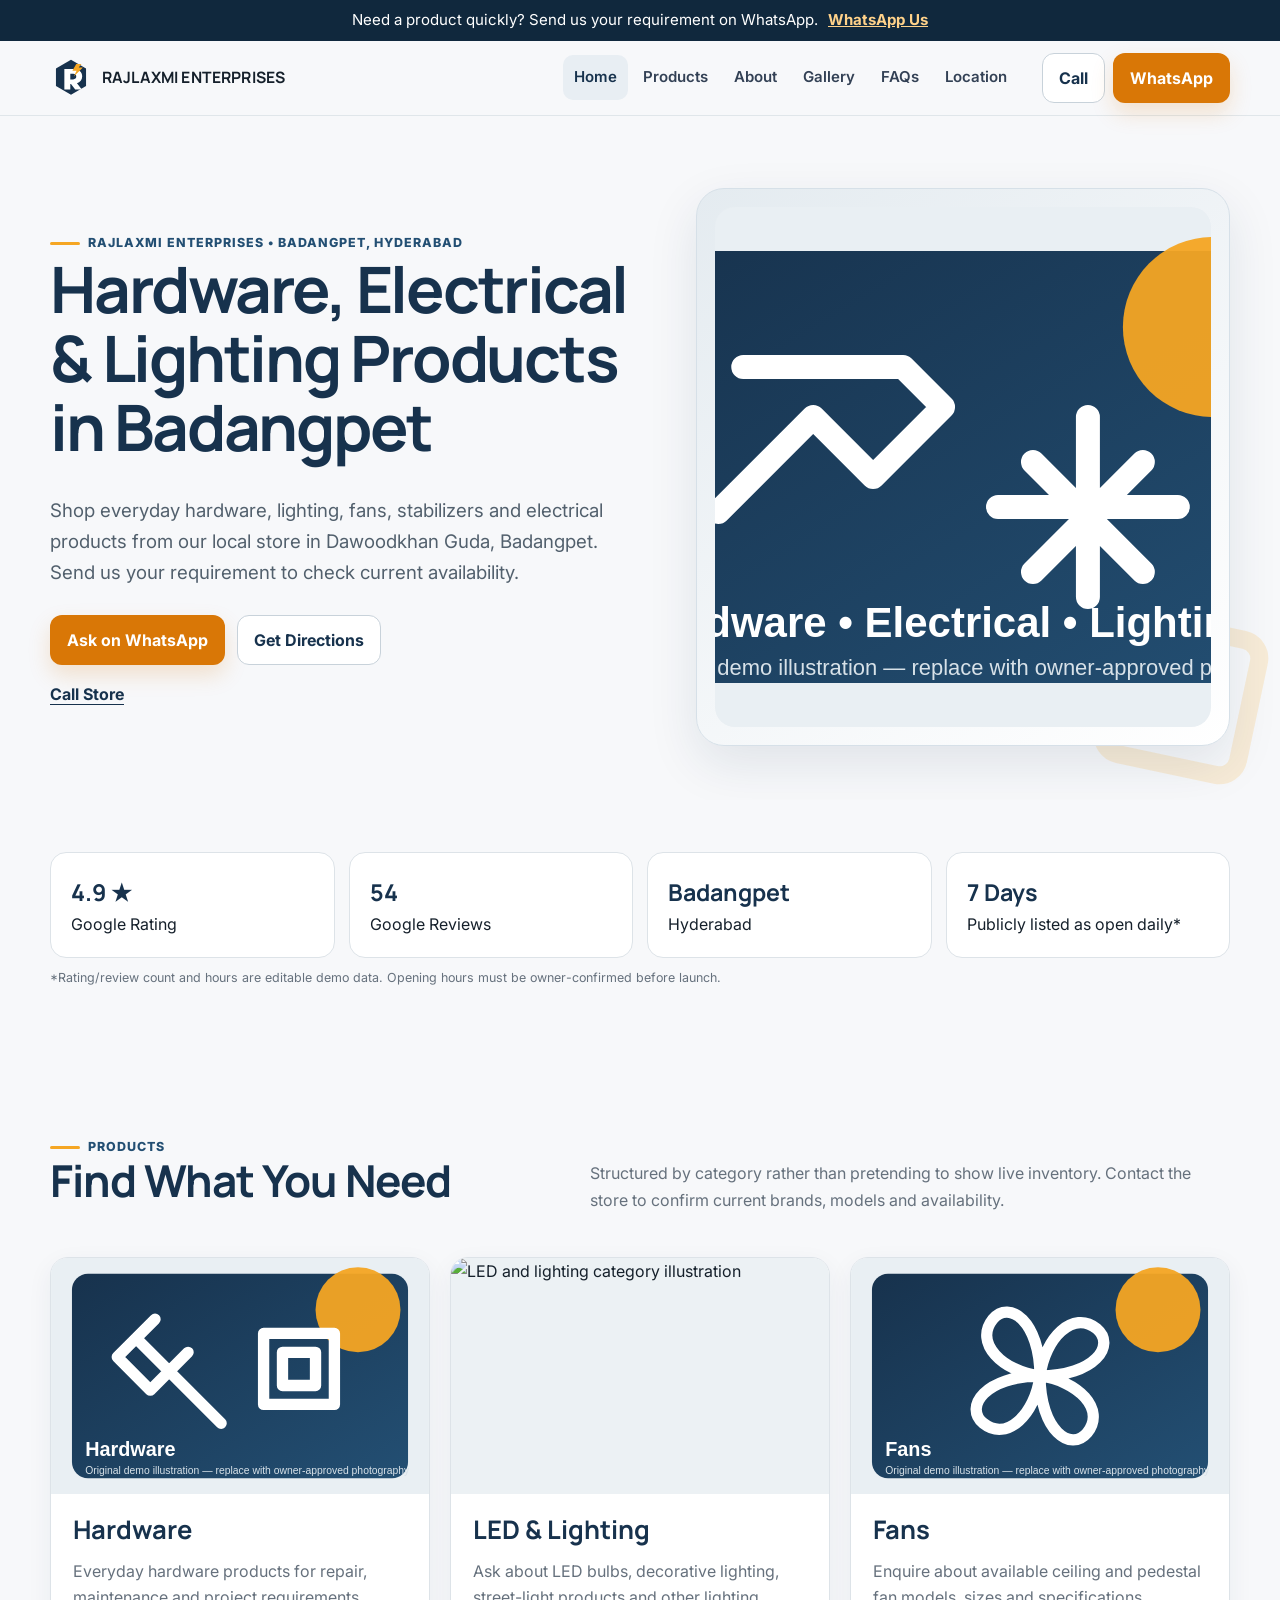
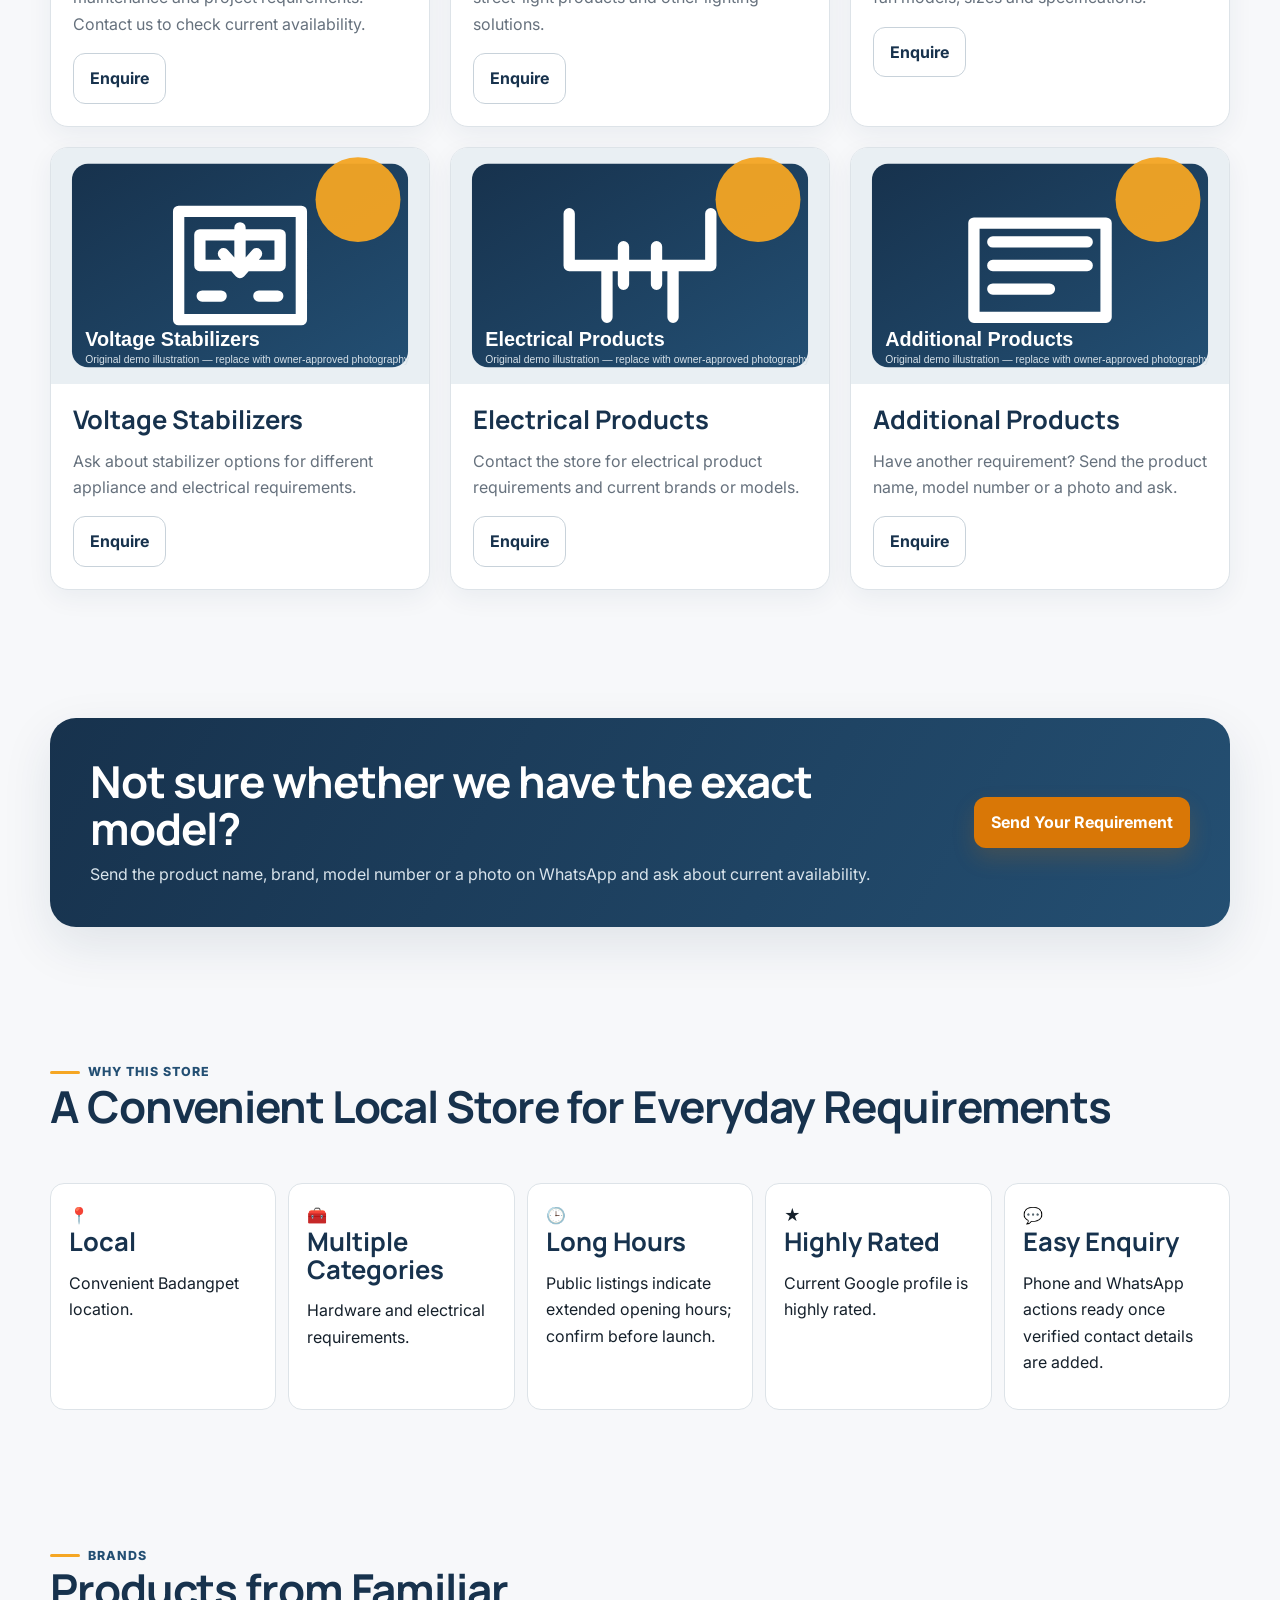
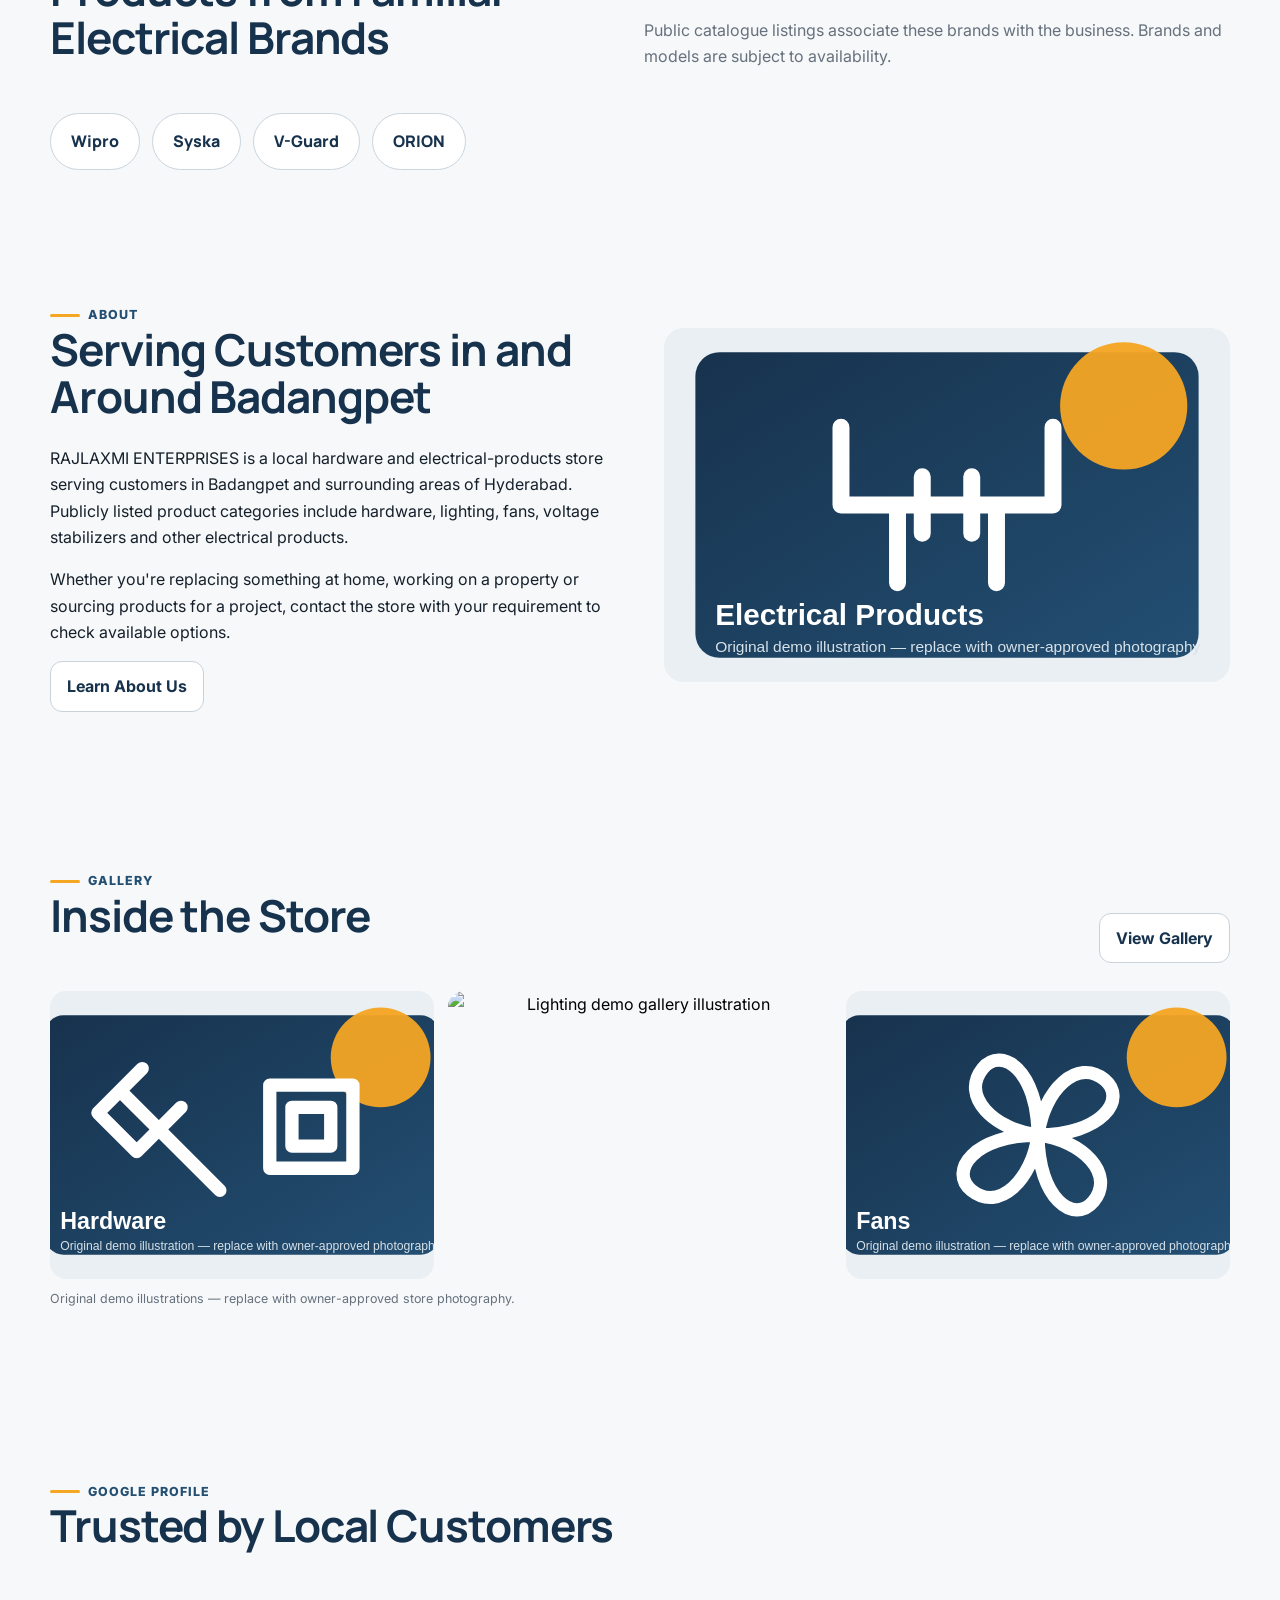
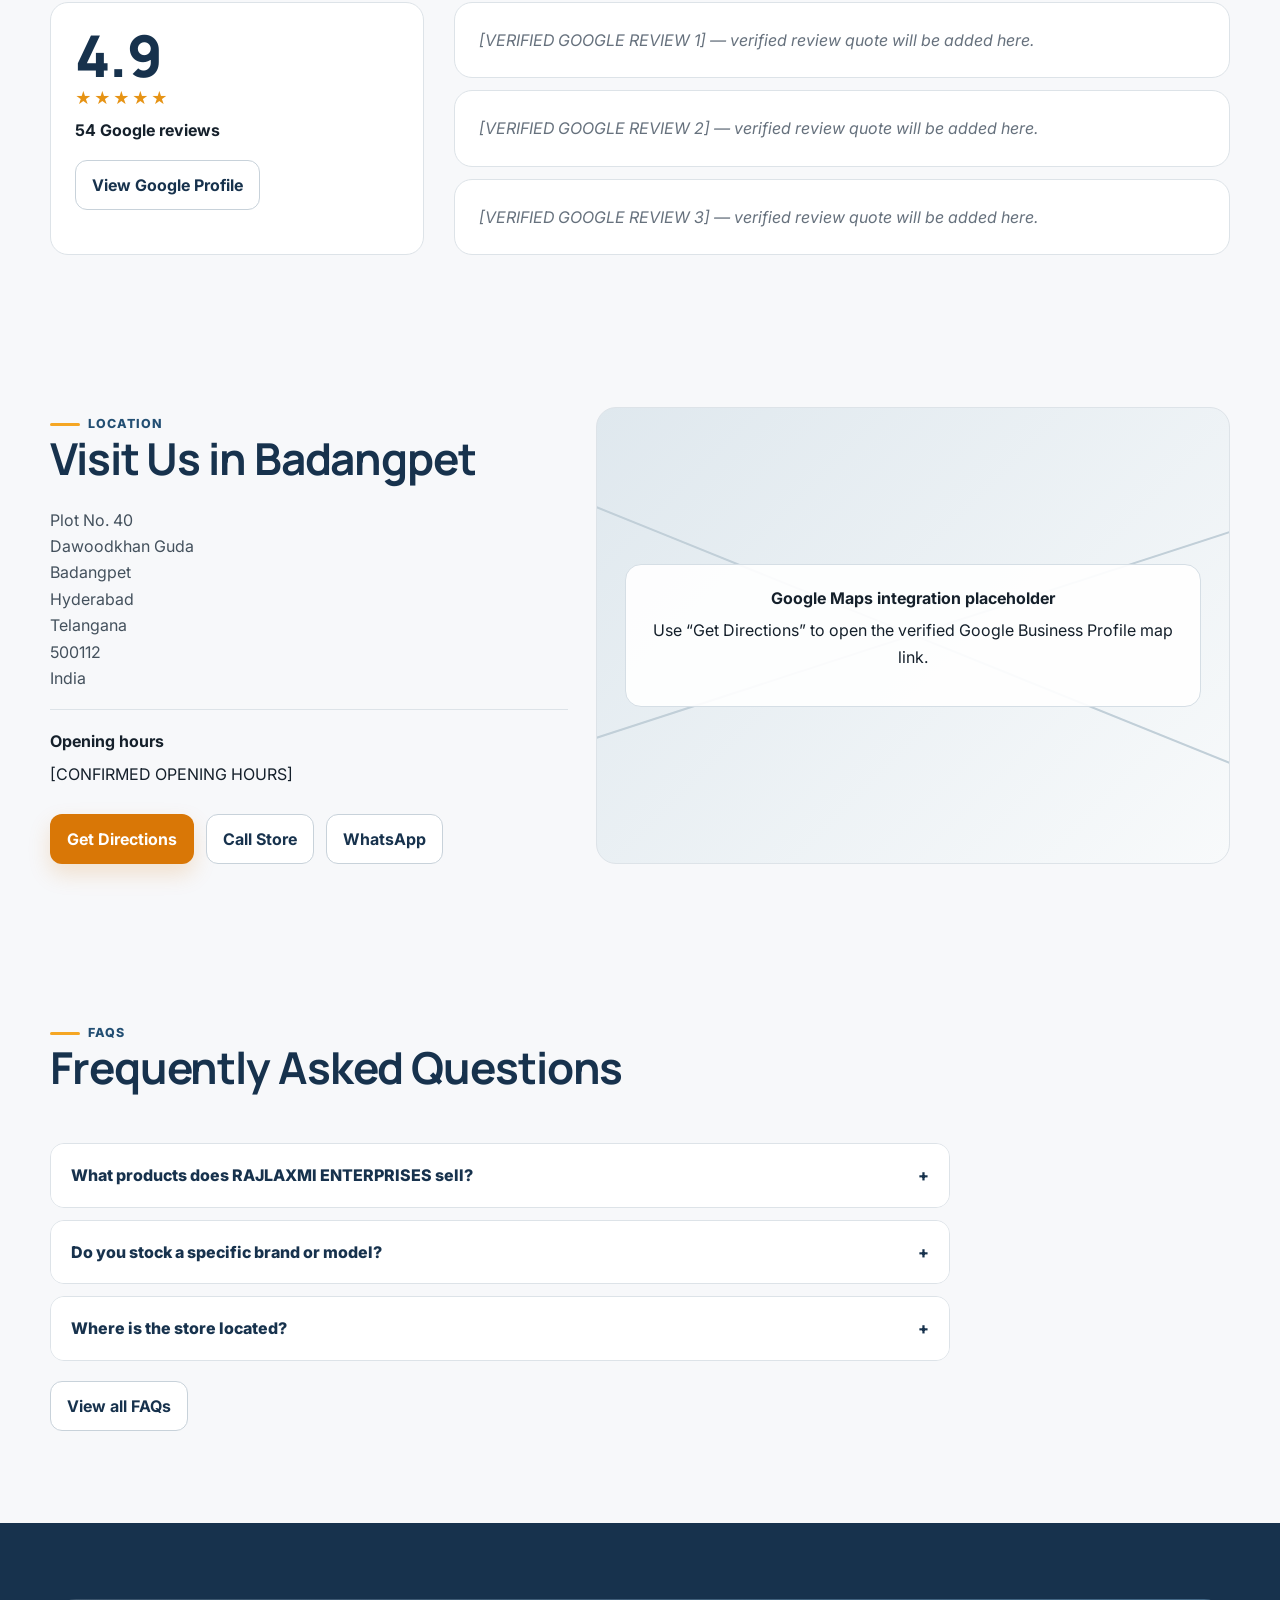
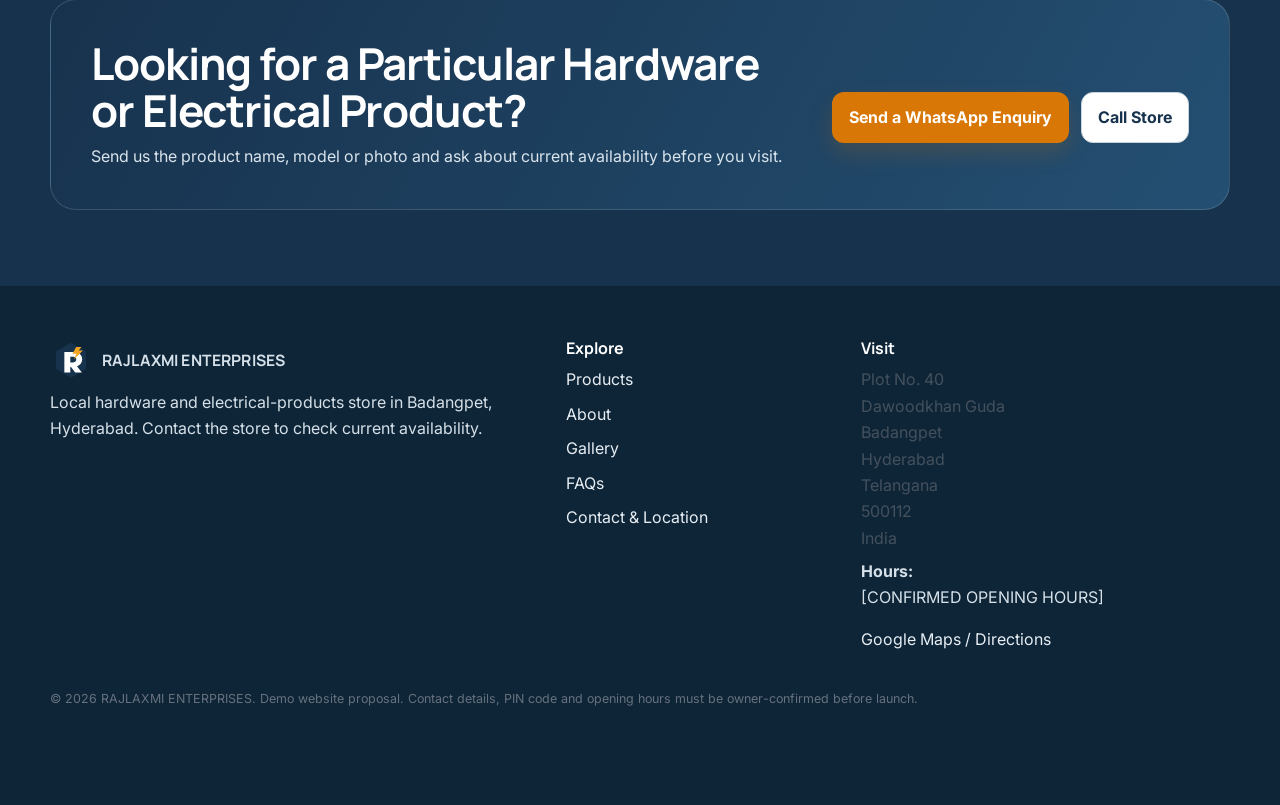
==== index.html @ 2ac9e574 "deploy: update site" ====
<!doctype html><html lang="en"><head><meta charset="utf-8"><meta name="viewport" content="width=device-width,initial-scale=1"><title>RAJLAXMI ENTERPRISES | Hardware & Electrical Store in Badangpet</title><meta name="description" content="Visit RAJLAXMI ENTERPRISES in Badangpet, Hyderabad for hardware, electrical products, LED lighting, fans and voltage stabilizers. Call or WhatsApp to check current availability."><meta name="robots" content="index,follow"><meta property="og:title" content="RAJLAXMI ENTERPRISES | Hardware & Electrical Store in Badangpet"><meta property="og:description" content="Visit RAJLAXMI ENTERPRISES in Badangpet, Hyderabad for hardware, electrical products, LED lighting, fans and voltage stabilizers. Call or WhatsApp to check current availability."><meta property="og:type" content="website"><link rel="canonical" href="https://rajlaxmi-enterprises.example/"><link rel="icon" href="assets/img/favicon.svg" type="image/svg+xml"><link rel="stylesheet" href="assets/css/styles.css"></head><body><a class="skip-link" href="#main">Skip to content</a>
<div class="announcement"><div class="container"><span>Need a product quickly? Send us your requirement on WhatsApp.</span><a href="#" data-whatsapp>WhatsApp Us</a></div></div>
<header class="site-header"><div class="container header-inner"><a class="logo" href="index.html" aria-label="RAJLAXMI ENTERPRISES home"><img src="assets/img/logo.svg" alt=""><strong>RAJLAXMI ENTERPRISES</strong></a><nav class="nav" aria-label="Primary"><a href="index.html" aria-current="page">Home</a><a href="products.html">Products</a><a href="about.html">About</a><a href="gallery.html">Gallery</a><a href="faqs.html">FAQs</a><a href="contact.html">Location</a></nav><div class="header-actions"><a class="btn btn-secondary" href="#" data-call>Call</a><a class="btn btn-primary" href="#" data-whatsapp>WhatsApp</a></div><button class="menu-btn" aria-expanded="false" aria-label="Open menu">☰</button></div></header>
<main id="main">
<section class="hero"><div class="container hero-grid"><div class="reveal"><span class="eyebrow">RAJLAXMI ENTERPRISES • Badangpet, Hyderabad</span><h1>Hardware, Electrical & Lighting Products in Badangpet</h1><p class="lead">Shop everyday hardware, lighting, fans, stabilizers and electrical products from our local store in Dawoodkhan Guda, Badangpet. Send us your requirement to check current availability.</p><div class="hero-actions"><a class="btn btn-primary" href="#" data-whatsapp>Ask on WhatsApp</a><a class="btn btn-secondary" href="#" data-map-link>Get Directions</a></div><a class="text-link" href="#" data-call>Call Store</a></div><div class="hero-art reveal"><img src="assets/img/hero.svg" width="800" height="520" alt="Illustrated hardware, electrical and lighting product theme"></div></div></section>
<section class="section-sm"><div class="container"><div class="trust-grid"><div class="trust-card"><strong><span data-config="rating"></span> ★</strong><span>Google Rating</span></div><div class="trust-card"><strong data-config="reviewCount"></strong><span>Google Reviews</span></div><div class="trust-card"><strong>Badangpet</strong><span>Hyderabad</span></div><div class="trust-card"><strong>7 Days</strong><span>Publicly listed as open daily*</span></div></div><p class="tiny-note">*Rating/review count and hours are editable demo data. Opening hours must be owner-confirmed before launch.</p></div></section>
<section class="section"><div class="container"><div class="section-head"><div><span class="eyebrow">Products</span><h2>Find What You Need</h2></div><p>Structured by category rather than pretending to show live inventory. Contact the store to confirm current brands, models and availability.</p></div><div class="grid-3">
<div class="card reveal"><div class="card-media"><img loading="lazy" src="assets/img/hardware.svg" alt="Hardware category illustration" width="800" height="520"></div><div class="card-body"><h3>Hardware</h3><p>Everyday hardware products for repair, maintenance and project requirements. Contact us to check current availability.</p><a class="btn btn-secondary" href="#" data-whatsapp>Enquire</a></div></div>
<div class="card reveal"><div class="card-media"><img loading="lazy" src="assets/img/lighting.svg" alt="LED and lighting category illustration" width="800" height="520"></div><div class="card-body"><h3>LED & Lighting</h3><p>Ask about LED bulbs, decorative lighting, street-light products and other lighting solutions.</p><a class="btn btn-secondary" href="#" data-whatsapp>Enquire</a></div></div>
<div class="card reveal"><div class="card-media"><img loading="lazy" src="assets/img/fans.svg" alt="Fan category illustration" width="800" height="520"></div><div class="card-body"><h3>Fans</h3><p>Enquire about available ceiling and pedestal fan models, sizes and specifications.</p><a class="btn btn-secondary" href="#" data-whatsapp>Enquire</a></div></div>
<div class="card reveal"><div class="card-media"><img loading="lazy" src="assets/img/stabilizers.svg" alt="Voltage stabilizer category illustration" width="800" height="520"></div><div class="card-body"><h3>Voltage Stabilizers</h3><p>Ask about stabilizer options for different appliance and electrical requirements.</p><a class="btn btn-secondary" href="#" data-whatsapp>Enquire</a></div></div>
<div class="card reveal"><div class="card-media"><img loading="lazy" src="assets/img/electrical.svg" alt="Electrical products illustration" width="800" height="520"></div><div class="card-body"><h3>Electrical Products</h3><p>Contact the store for electrical product requirements and current brands or models.</p><a class="btn btn-secondary" href="#" data-whatsapp>Enquire</a></div></div>
<div class="card reveal"><div class="card-media"><img loading="lazy" src="assets/img/additional.svg" alt="Additional product enquiries illustration" width="800" height="520"></div><div class="card-body"><h3>Additional Products</h3><p>Have another requirement? Send the product name, model number or a photo and ask.</p><a class="btn btn-secondary" href="#" data-whatsapp>Enquire</a></div></div></div></div></section>
<section class="section-sm"><div class="container"><div class="enquiry-banner reveal"><div><h2>Not sure whether we have the exact model?</h2><p>Send the product name, brand, model number or a photo on WhatsApp and ask about current availability.</p></div><a class="btn btn-primary" href="#" data-whatsapp>Send Your Requirement</a></div></div></section>
<section class="section"><div class="container"><div class="section-head"><div><span class="eyebrow">Why this store</span><h2>A Convenient Local Store for Everyday Requirements</h2></div></div><div class="feature-list"><div class="feature">📍<h3>Local</h3><p>Convenient Badangpet location.</p></div><div class="feature">🧰<h3>Multiple Categories</h3><p>Hardware and electrical requirements.</p></div><div class="feature">🕒<h3>Long Hours</h3><p>Public listings indicate extended opening hours; confirm before launch.</p></div><div class="feature">★<h3>Highly Rated</h3><p>Current Google profile is highly rated.</p></div><div class="feature">💬<h3>Easy Enquiry</h3><p>Phone and WhatsApp actions ready once verified contact details are added.</p></div></div></div></section>
<section class="section-sm"><div class="container"><div class="section-head"><div><span class="eyebrow">Brands</span><h2>Products from Familiar Electrical Brands</h2></div><p>Public catalogue listings associate these brands with the business. Brands and models are subject to availability.</p></div><div class="brand-strip"><span class="brand-chip">Wipro</span><span class="brand-chip">Syska</span><span class="brand-chip">V-Guard</span><span class="brand-chip">ORION</span></div></div></section>
<section class="section"><div class="container split"><div><span class="eyebrow">About</span><h2>Serving Customers in and Around Badangpet</h2><p>RAJLAXMI ENTERPRISES is a local hardware and electrical-products store serving customers in Badangpet and surrounding areas of Hyderabad. Publicly listed product categories include hardware, lighting, fans, voltage stabilizers and other electrical products.</p><p>Whether you're replacing something at home, working on a property or sourcing products for a project, contact the store with your requirement to check available options.</p><a class="btn btn-secondary" href="about.html">Learn About Us</a></div><div class="card-media" style="border-radius:20px"><img loading="lazy" src="assets/img/electrical.svg" alt="Electrical products demo illustration" width="800" height="520"></div></div></section>
<section class="section"><div class="container"><div class="section-head"><div><span class="eyebrow">Gallery</span><h2>Inside the Store</h2></div><a class="btn btn-secondary" href="gallery.html">View Gallery</a></div><div class="gallery-grid"><button class="gallery-item"><img loading="lazy" src="assets/img/hardware.svg" alt="Hardware demo gallery illustration"></button><button class="gallery-item"><img loading="lazy" src="assets/img/lighting.svg" alt="Lighting demo gallery illustration"></button><button class="gallery-item"><img loading="lazy" src="assets/img/fans.svg" alt="Fan demo gallery illustration"></button></div><p class="tiny-note">Original demo illustrations — replace with owner-approved store photography.</p></div></section>
<section class="section"><div class="container"><div class="section-head"><div><span class="eyebrow">Google profile</span><h2>Trusted by Local Customers</h2></div></div><div class="review-box"><div class="rating-panel"><div class="rating-big"><span data-config="rating"></span></div><div class="stars">★★★★★</div><p><strong><span data-config="reviewCount"></span> Google reviews</strong></p><a class="btn btn-secondary" data-map-link href="#">View Google Profile</a></div><div class="review-placeholders"><div class="review-placeholder">[VERIFIED GOOGLE REVIEW 1] — verified review quote will be added here.</div><div class="review-placeholder">[VERIFIED GOOGLE REVIEW 2] — verified review quote will be added here.</div><div class="review-placeholder">[VERIFIED GOOGLE REVIEW 3] — verified review quote will be added here.</div></div></div></div></section>
<section class="section"><div class="container location-grid"><div><span class="eyebrow">Location</span><h2>Visit Us in Badangpet</h2><address class="address" data-address></address><div class="hours"><strong>Opening hours</strong><p data-config="openingHours"></p></div><div class="cta-actions"><a class="btn btn-primary" data-map-link href="#">Get Directions</a><a class="btn btn-secondary" href="#" data-call>Call Store</a><a class="btn btn-secondary" href="#" data-whatsapp>WhatsApp</a></div></div><div class="map-placeholder"><div class="map-copy"><strong>Google Maps integration placeholder</strong><p>Use “Get Directions” to open the verified Google Business Profile map link.</p></div></div></div></section>
<section class="section"><div class="container"><div class="section-head"><div><span class="eyebrow">FAQs</span><h2>Frequently Asked Questions</h2></div></div><div class="faq-list"><div class="faq-item"><button class="faq-button" aria-expanded="false" aria-controls="faq1">What products does RAJLAXMI ENTERPRISES sell?<span>+</span></button><div class="faq-panel" id="faq1" hidden>Public listings currently identify the business with hardware, electrical products, LED and other lighting, fans and voltage stabilizers. Contact us for current stock.</div></div><div class="faq-item"><button class="faq-button" aria-expanded="false" aria-controls="faq2">Do you stock a specific brand or model?<span>+</span></button><div class="faq-panel" id="faq2" hidden>Availability can change. Send the brand and model name, product code or a photo through WhatsApp to confirm.</div></div><div class="faq-item"><button class="faq-button" aria-expanded="false" aria-controls="faq3">Where is the store located?<span>+</span></button><div class="faq-panel" id="faq3" hidden>RAJLAXMI ENTERPRISES is located at Plot No. 40, Dawoodkhan Guda, Badangpet, Hyderabad. Please use the map for directions.</div></div></div><p style="margin-top:20px"><a class="btn btn-secondary" href="faqs.html">View all FAQs</a></p></div></section>
<section class="section-dark section"><div class="container"><div class="enquiry-banner" style="box-shadow:none;border:1px solid rgba(255,255,255,.15)"><div><h2>Looking for a Particular Hardware or Electrical Product?</h2><p>Send us the product name, model or photo and ask about current availability before you visit.</p></div><div class="cta-actions"><a class="btn btn-primary" href="#" data-whatsapp>Send a WhatsApp Enquiry</a><a class="btn btn-secondary" href="#" data-call>Call Store</a></div></div></div></section>
<script type="application/ld+json">{"@context":"https://schema.org","@type":"HardwareStore","name":"RAJLAXMI ENTERPRISES","telephone":"9680245282","address":{"@type":"PostalAddress","streetAddress":"Plot No. 40, Dawoodkhan Guda","addressLocality":"Badangpet","addressRegion":"Telangana","addressCountry":"IN"},"sameAs":["https://maps.app.goo.gl/bTZ3EtBtYtjRY5Ak9"]}</script>
<div class="lightbox" hidden role="dialog" aria-modal="true" aria-label="Gallery image viewer"><button class="lightbox-close" aria-label="Close image">×</button><button class="lightbox-nav lightbox-prev" aria-label="Previous image">‹</button><img alt=""><button class="lightbox-nav lightbox-next" aria-label="Next image">›</button></div><script src="assets/js/gallery.js"></script></main><footer class="site-footer"><div class="container footer-grid"><div><div class="logo"><img src="assets/img/logo.svg" alt=""><strong>RAJLAXMI ENTERPRISES</strong></div><p>Local hardware and electrical-products store in Badangpet, Hyderabad. Contact the store to check current availability.</p></div><div><h3>Explore</h3><div class="footer-links"><a href="products.html">Products</a><a href="about.html">About</a><a href="gallery.html">Gallery</a><a href="faqs.html">FAQs</a><a href="contact.html">Contact & Location</a></div></div><div><h3>Visit</h3><address class="address" data-address></address><p><strong>Hours:</strong><br><span data-config="openingHours"></span></p><a data-map-link href="#">Google Maps / Directions</a></div></div><div class="container tiny-note" style="margin-top:36px">© <span id="year"></span> RAJLAXMI ENTERPRISES. Demo website proposal. Contact details, PIN code and opening hours must be owner-confirmed before launch.</div></footer><div class="mobile-actions"><a class="btn btn-secondary" href="#" data-call>Call</a><a class="btn btn-primary" href="#" data-whatsapp>WhatsApp</a><a class="btn btn-dark" href="#" data-map-link>Directions</a></div><div id="site-toast" class="toast" role="status" aria-live="polite"></div>
<script src="assets/js/config.js"></script><script src="assets/js/app.js"></script>
</body></html>
---- assets/css/styles.css ----
@import url('https://fonts.googleapis.com/css2?family=Inter:wght@400;500;600;700&family=Manrope:wght@600;700;800&display=swap');
:root{--navy:#17324D;--blue:#234F73;--amber:#F5A623;--bg:#F7F8FA;--surface:#fff;--text:#15202B;--muted:#66717D;--cta:#D97706;--cta-hover:#B85F05;--dark:#10283D;--line:#DDE3E8;--success:#166534;--error:#B42318;--radius:18px;--shadow:0 18px 50px rgba(23,50,77,.10);--max:1180px}
*{box-sizing:border-box}html{scroll-behavior:smooth}body{margin:0;font-family:Inter,system-ui,sans-serif;background:var(--bg);color:var(--text);line-height:1.65}img{max-width:100%;display:block}a{color:inherit;text-decoration:none}button,input,select,textarea{font:inherit}.skip-link{position:absolute;left:12px;top:-60px;background:#fff;padding:12px 16px;z-index:999;border-radius:10px}.skip-link:focus{top:12px}.container{width:min(calc(100% - 32px),var(--max));margin:auto}.announcement{background:var(--dark);color:#fff;font-size:.94rem}.announcement .container{display:flex;justify-content:center;gap:10px;align-items:center;padding:8px 0}.announcement a{font-weight:700;color:#FFD28A;text-decoration:underline}.site-header{position:sticky;top:0;z-index:50;background:rgba(247,248,250,.94);backdrop-filter:blur(14px);border-bottom:1px solid rgba(221,227,232,.85)}.header-inner{min-height:74px;display:flex;align-items:center;gap:24px}.logo{display:flex;align-items:center;gap:10px;min-width:max-content}.logo img{width:42px;height:42px}.logo strong{font-family:Manrope;font-size:.98rem;letter-spacing:.01em}.nav{display:flex;gap:4px;margin-left:auto}.nav a{padding:10px 11px;border-radius:10px;color:#334155;font-weight:600;font-size:.94rem}.nav a:hover,.nav a[aria-current="page"]{background:#E8EEF3;color:var(--navy)}.header-actions{display:flex;gap:8px}.btn{display:inline-flex;align-items:center;justify-content:center;gap:8px;min-height:46px;padding:11px 16px;border-radius:12px;border:1px solid transparent;font-weight:700;cursor:pointer;transition:transform .2s ease,box-shadow .2s ease,background .2s ease,border-color .2s ease}.btn:hover{transform:translateY(-1px)}.btn:focus-visible,.nav a:focus-visible,.menu-btn:focus-visible,.faq-button:focus-visible,.gallery-item:focus-visible{outline:3px solid rgba(245,166,35,.55);outline-offset:3px}.btn-primary{background:var(--cta);color:#fff;box-shadow:0 10px 22px rgba(217,119,6,.18)}.btn-primary:hover{background:var(--cta-hover)}.btn-secondary{background:#fff;border-color:#C8D2DA;color:var(--navy)}.btn-dark{background:var(--navy);color:#fff}.btn.disabled,.btn[aria-disabled="true"]{opacity:.55;pointer-events:none}.menu-btn{display:none;margin-left:auto;background:#fff;border:1px solid var(--line);border-radius:12px;width:46px;height:46px}.hero{padding:72px 0 54px;overflow:hidden}.hero-grid{display:grid;grid-template-columns:1.05fr .95fr;gap:56px;align-items:center}.eyebrow{display:inline-flex;align-items:center;gap:8px;color:var(--blue);font-weight:800;letter-spacing:.08em;text-transform:uppercase;font-size:.78rem}.eyebrow:before{content:"";width:30px;height:3px;background:var(--amber);border-radius:99px}h1,h2,h3{font-family:Manrope,sans-serif;line-height:1.08;color:var(--navy);margin:0 0 .55em}h1{font-size:clamp(2.5rem,5vw,4rem);letter-spacing:-.035em}h2{font-size:clamp(2rem,4vw,2.75rem);letter-spacing:-.025em}h3{font-size:clamp(1.25rem,2vw,1.65rem)}p{margin:.4em 0 1em}.lead{font-size:clamp(1.03rem,1.7vw,1.17rem);color:#52606D;max-width:680px}.hero-actions,.cta-actions{display:flex;flex-wrap:wrap;gap:12px;margin-top:26px}.text-link{display:inline-block;margin-top:16px;color:var(--navy);font-weight:700;text-decoration:underline;text-underline-offset:4px}.hero-art{position:relative;background:linear-gradient(145deg,#E4EBF0,#fff);border:1px solid #D6E0E8;border-radius:28px;padding:18px;box-shadow:var(--shadow)}.hero-art:after{content:"";position:absolute;right:-30px;bottom:-30px;width:120px;height:120px;border:18px solid rgba(245,166,35,.16);transform:rotate(12deg);border-radius:28px;z-index:-1}.hero-art img{border-radius:20px;width:100%;aspect-ratio:4/3;object-fit:cover}.section{padding:76px 0}.section-sm{padding:52px 0}.section-dark{background:var(--navy);color:#fff}.section-dark h2,.section-dark h3{color:#fff}.section-head{display:flex;justify-content:space-between;align-items:end;gap:24px;margin-bottom:28px}.section-head p{max-width:640px;color:var(--muted)}.section-dark .section-head p{color:#D6E0E8}.trust-grid{display:grid;grid-template-columns:repeat(4,1fr);gap:14px}.trust-card{background:#fff;border:1px solid var(--line);padding:20px;border-radius:16px}.trust-card strong{display:block;font-family:Manrope;font-size:1.45rem;color:var(--navy)}.trust-card small{color:var(--muted)}.tiny-note{font-size:.78rem;color:var(--muted);margin-top:10px}.grid-3{display:grid;grid-template-columns:repeat(3,1fr);gap:20px}.grid-2{display:grid;grid-template-columns:repeat(2,1fr);gap:24px}.card{background:var(--surface);border:1px solid var(--line);border-radius:var(--radius);overflow:hidden;box-shadow:0 8px 26px rgba(23,50,77,.06);transition:transform .25s ease,box-shadow .25s ease}.card:hover{transform:translateY(-4px);box-shadow:var(--shadow)}.card-media{aspect-ratio:16/10;background:#ECF1F4;overflow:hidden}.card-media img{width:100%;height:100%;object-fit:cover;transition:transform .35s ease}.card:hover .card-media img{transform:scale(1.035)}.card-body{padding:22px}.card p{color:var(--muted)}.enquiry-banner{background:linear-gradient(120deg,var(--navy),#244F72);color:#fff;border-radius:26px;padding:40px;display:grid;grid-template-columns:1fr auto;align-items:center;gap:28px;box-shadow:var(--shadow)}.enquiry-banner h2{color:#fff;margin-bottom:8px}.enquiry-banner p{color:#D9E4EC;margin:0}.feature-list{display:grid;grid-template-columns:repeat(5,1fr);gap:12px}.feature{background:#fff;border:1px solid var(--line);border-radius:14px;padding:18px}.feature .icon{font-size:1.35rem}.brand-strip{display:flex;gap:12px;flex-wrap:wrap}.brand-chip{padding:14px 20px;border:1px solid #CAD5DD;background:#fff;border-radius:999px;font-family:Manrope;font-weight:800;color:var(--navy)}.split{display:grid;grid-template-columns:1fr 1fr;gap:48px;align-items:center}.gallery-grid{display:grid;grid-template-columns:repeat(3,1fr);gap:14px}.gallery-item{padding:0;border:0;background:transparent;border-radius:16px;overflow:hidden;cursor:pointer}.gallery-item img{width:100%;aspect-ratio:4/3;object-fit:cover;transition:transform .3s ease}.gallery-item:hover img{transform:scale(1.035)}.review-box{display:grid;grid-template-columns:.65fr 1.35fr;gap:30px}.rating-panel,.review-placeholder{background:#fff;border:1px solid var(--line);border-radius:18px;padding:24px}.rating-big{font-family:Manrope;font-size:3.6rem;font-weight:800;color:var(--navy);line-height:1}.stars{color:#E69314;letter-spacing:2px}.review-placeholders{display:grid;gap:12px}.review-placeholder{color:var(--muted);font-style:italic}.location-grid{display:grid;grid-template-columns:.9fr 1.1fr;gap:28px}.map-placeholder{min-height:360px;background:linear-gradient(135deg,#DFE8EE,#F8FAFB);border:1px solid var(--line);border-radius:20px;display:grid;place-items:center;padding:28px;text-align:center;position:relative;overflow:hidden}.map-placeholder:before,.map-placeholder:after{content:"";position:absolute;width:120%;height:2px;background:#C1CFD8;transform:rotate(22deg)}.map-placeholder:after{transform:rotate(-18deg)}.map-placeholder .map-copy{position:relative;z-index:2;background:rgba(255,255,255,.92);border:1px solid #D5DEE5;padding:20px;border-radius:16px}.address{font-style:normal;color:#44515D}.hours{border-top:1px solid var(--line);margin-top:18px;padding-top:18px}.faq-list{display:grid;gap:12px;max-width:900px}.faq-item{background:#fff;border:1px solid var(--line);border-radius:14px;overflow:hidden}.faq-button{width:100%;border:0;background:#fff;text-align:left;padding:18px 20px;font-weight:800;color:var(--navy);display:flex;justify-content:space-between;gap:14px;cursor:pointer}.faq-panel{padding:0 20px 18px;color:var(--muted)}.faq-panel[hidden]{display:none}.page-hero{padding:64px 0 42px;background:linear-gradient(180deg,#EEF3F6,var(--bg))}.breadcrumbs{font-size:.9rem;color:var(--muted);margin-bottom:16px}.category-section{display:grid;grid-template-columns:.8fr 1.2fr;gap:30px;align-items:start;padding:28px 0;border-bottom:1px solid var(--line)}.category-section img{border-radius:18px}.policy-note{background:#FFF7E8;border:1px solid #F2D39B;border-radius:14px;padding:16px;color:#6D4A11}.form-card{background:#fff;border:1px solid var(--line);border-radius:20px;padding:28px}.form-grid{display:grid;grid-template-columns:1fr 1fr;gap:18px}.field{display:grid;gap:7px}.field.full{grid-column:1/-1}.field label{font-weight:700;color:#344150}.field input,.field select,.field textarea{width:100%;border:1px solid #C9D4DC;border-radius:12px;padding:13px 14px;background:#fff;color:var(--text);min-height:48px}.field textarea{min-height:130px;resize:vertical}.field input:focus,.field select:focus,.field textarea:focus{outline:3px solid rgba(35,79,115,.16);border-color:var(--blue)}.error-text{color:var(--error);font-size:.86rem}.form-status{margin-top:14px;padding:12px 14px;border-radius:12px;display:none}.form-status.show{display:block}.form-status.error{background:#FFF1F0;color:var(--error)}.form-status.success{background:#ECFDF3;color:var(--success)}.site-footer{background:#0E2538;color:#D5E0E8;padding:54px 0 96px}.footer-grid{display:grid;grid-template-columns:1.3fr .7fr 1fr;gap:36px}.site-footer h3{color:#fff;font-size:1rem}.site-footer a{color:#E7EEF3}.footer-links{display:grid;gap:8px}.mobile-actions{display:none}.toast{position:fixed;right:18px;bottom:20px;z-index:100;background:#132C41;color:#fff;padding:14px 16px;border-radius:12px;box-shadow:var(--shadow);max-width:340px;opacity:0;transform:translateY(10px);pointer-events:none;transition:.2s}.toast.show{opacity:1;transform:none}.lightbox{position:fixed;inset:0;background:rgba(5,18,29,.9);z-index:100;display:grid;place-items:center;padding:24px}.lightbox[hidden]{display:none}.lightbox img{max-width:min(1100px,90vw);max-height:78vh;border-radius:16px}.lightbox-close{position:absolute;right:20px;top:20px;width:46px;height:46px;border-radius:50%;border:0;font-size:1.4rem}.lightbox-nav{position:absolute;top:50%;transform:translateY(-50%);width:50px;height:50px;border:0;border-radius:50%;font-size:1.5rem}.lightbox-prev{left:18px}.lightbox-next{right:18px}.reveal{opacity:0;transform:translateY(14px);transition:opacity .45s ease,transform .45s ease}.reveal.visible{opacity:1;transform:none}
@media(max-width:980px){.nav,.header-actions{display:none}.menu-btn{display:grid;place-items:center}.nav.open{position:absolute;display:grid;top:74px;left:16px;right:16px;background:#fff;border:1px solid var(--line);border-radius:16px;padding:10px;box-shadow:var(--shadow)}.hero-grid,.split,.location-grid,.review-box{grid-template-columns:1fr}.hero{padding-top:46px}.trust-grid{grid-template-columns:repeat(2,1fr)}.grid-3{grid-template-columns:repeat(2,1fr)}.feature-list{grid-template-columns:repeat(2,1fr)}.enquiry-banner{grid-template-columns:1fr}.category-section{grid-template-columns:1fr}.footer-grid{grid-template-columns:1fr 1fr}}
@media(max-width:640px){.container{width:min(calc(100% - 24px),var(--max))}.announcement .container{font-size:.82rem;justify-content:space-between}.logo strong{font-size:.86rem}.hero{padding:36px 0 42px}.section{padding:58px 0}.section-sm{padding:40px 0}.grid-3,.grid-2,.trust-grid,.feature-list,.form-grid,.footer-grid{grid-template-columns:1fr}.gallery-grid{grid-template-columns:repeat(2,1fr)}.section-head{align-items:start;flex-direction:column}.enquiry-banner{padding:28px 22px}.hero-actions .btn,.cta-actions .btn{flex:1 1 100%}.mobile-actions{position:fixed;left:0;right:0;bottom:0;z-index:60;background:rgba(255,255,255,.96);backdrop-filter:blur(10px);border-top:1px solid var(--line);padding:8px;display:grid;grid-template-columns:repeat(3,1fr);gap:6px}.mobile-actions .btn{font-size:.78rem;padding:8px 6px;min-height:48px}.site-footer{padding-bottom:110px}.category-section{padding:22px 0}}
@media(prefers-reduced-motion:reduce){html{scroll-behavior:auto}*,*:before,*:after{animation-duration:.01ms!important;animation-iteration-count:1!important;transition-duration:.01ms!important}.reveal{opacity:1;transform:none}}

/* WhatsApp direct link card & enhancements */
.btn-wa{background:#25D366;color:#fff;box-shadow:0 10px 22px rgba(37,211,102,.22)}.btn-wa:hover{background:#1ebe5d}.btn-lg{min-height:54px;padding:14px 28px;font-size:1.05rem}.wa-icon{font-size:1.1em;line-height:1}.contact-hero{background:linear-gradient(160deg,#E8F5E9 0%,#EEF3F6 60%,var(--bg) 100%)}.contact-quick-btns{display:flex;flex-wrap:wrap;gap:12px;margin-top:28px}.wa-highlight-section{padding:0 0 0}.wa-direct-card{background:linear-gradient(135deg,#E8F5E9,#F0FFF4);border:1.5px solid #A8E6C0;border-radius:24px;padding:44px 48px;display:grid;grid-template-columns:1.1fr .9fr;gap:40px;align-items:center;box-shadow:0 12px 40px rgba(37,211,102,.10)}.wa-direct-left h2{color:#1A5C35;margin-bottom:10px}.wa-direct-left p{color:#3D6B4F;margin-bottom:24px}.wa-badge{display:inline-flex;align-items:center;gap:6px;background:#25D366;color:#fff;font-weight:800;font-size:.78rem;letter-spacing:.08em;text-transform:uppercase;padding:5px 12px;border-radius:999px;margin-bottom:14px}.wa-direct-right{display:flex;flex-direction:column;gap:12px;padding:8px 0}.wa-bubble{background:#fff;border:1px solid #D0EDD8;border-radius:18px 18px 18px 4px;padding:14px 18px;color:#2D4A38;font-size:.95rem;box-shadow:0 4px 12px rgba(37,211,102,.08);max-width:88%}.wa-bubble-reply{background:#DCF8C6;border-color:#B8E6A0;border-radius:18px 18px 4px 18px;align-self:flex-end}
@media(max-width:980px){.wa-direct-card{grid-template-columns:1fr;padding:32px 28px}.wa-direct-right{display:none}}
@media(max-width:640px){.contact-quick-btns .btn{flex:1 1 100%}.wa-direct-card{padding:24px 18px}}

.phone-list{display:grid;gap:6px;margin:8px 0 14px}.phone-line{display:block}.phone-line a{font-weight:700;text-decoration-thickness:1px;text-underline-offset:3px}.needs-config-text{color:var(--muted);font-family:ui-monospace,SFMono-Regular,Menlo,monospace;font-size:.92em}.contact-detail-block{margin-top:18px}
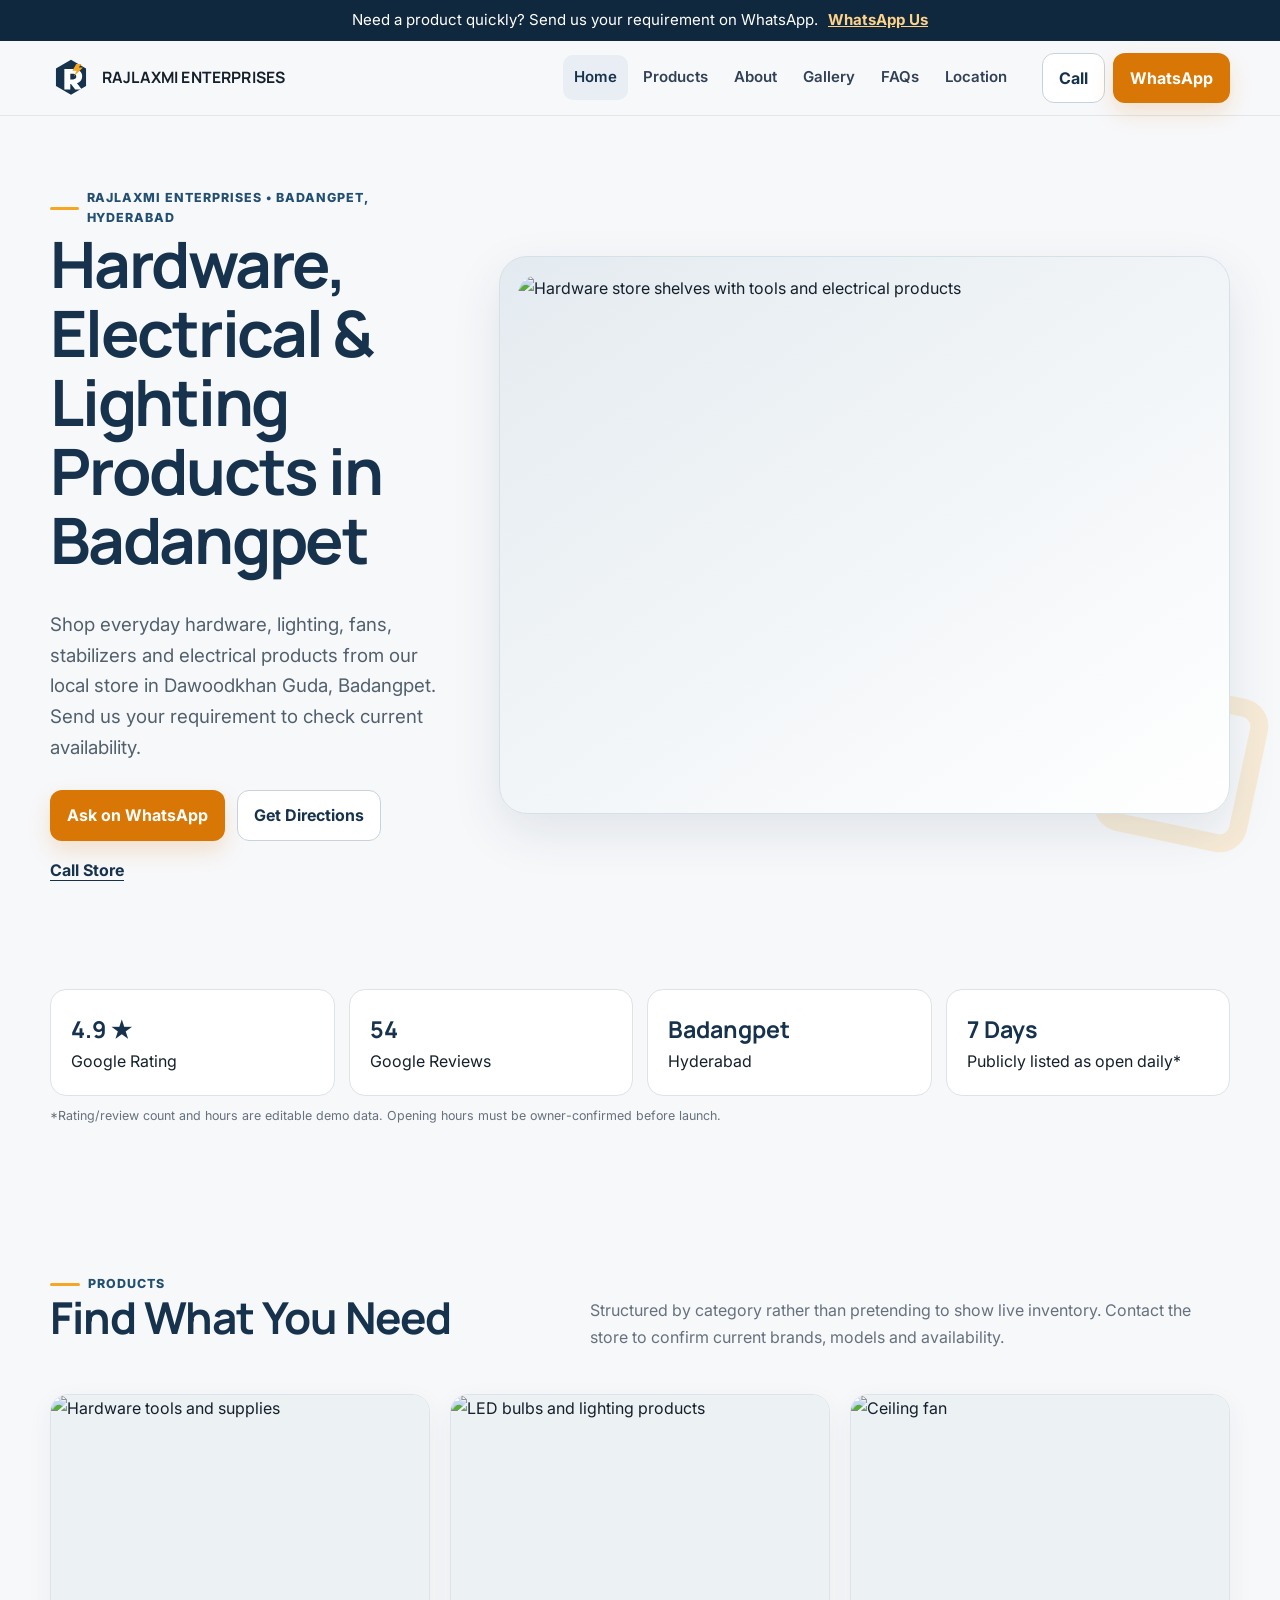
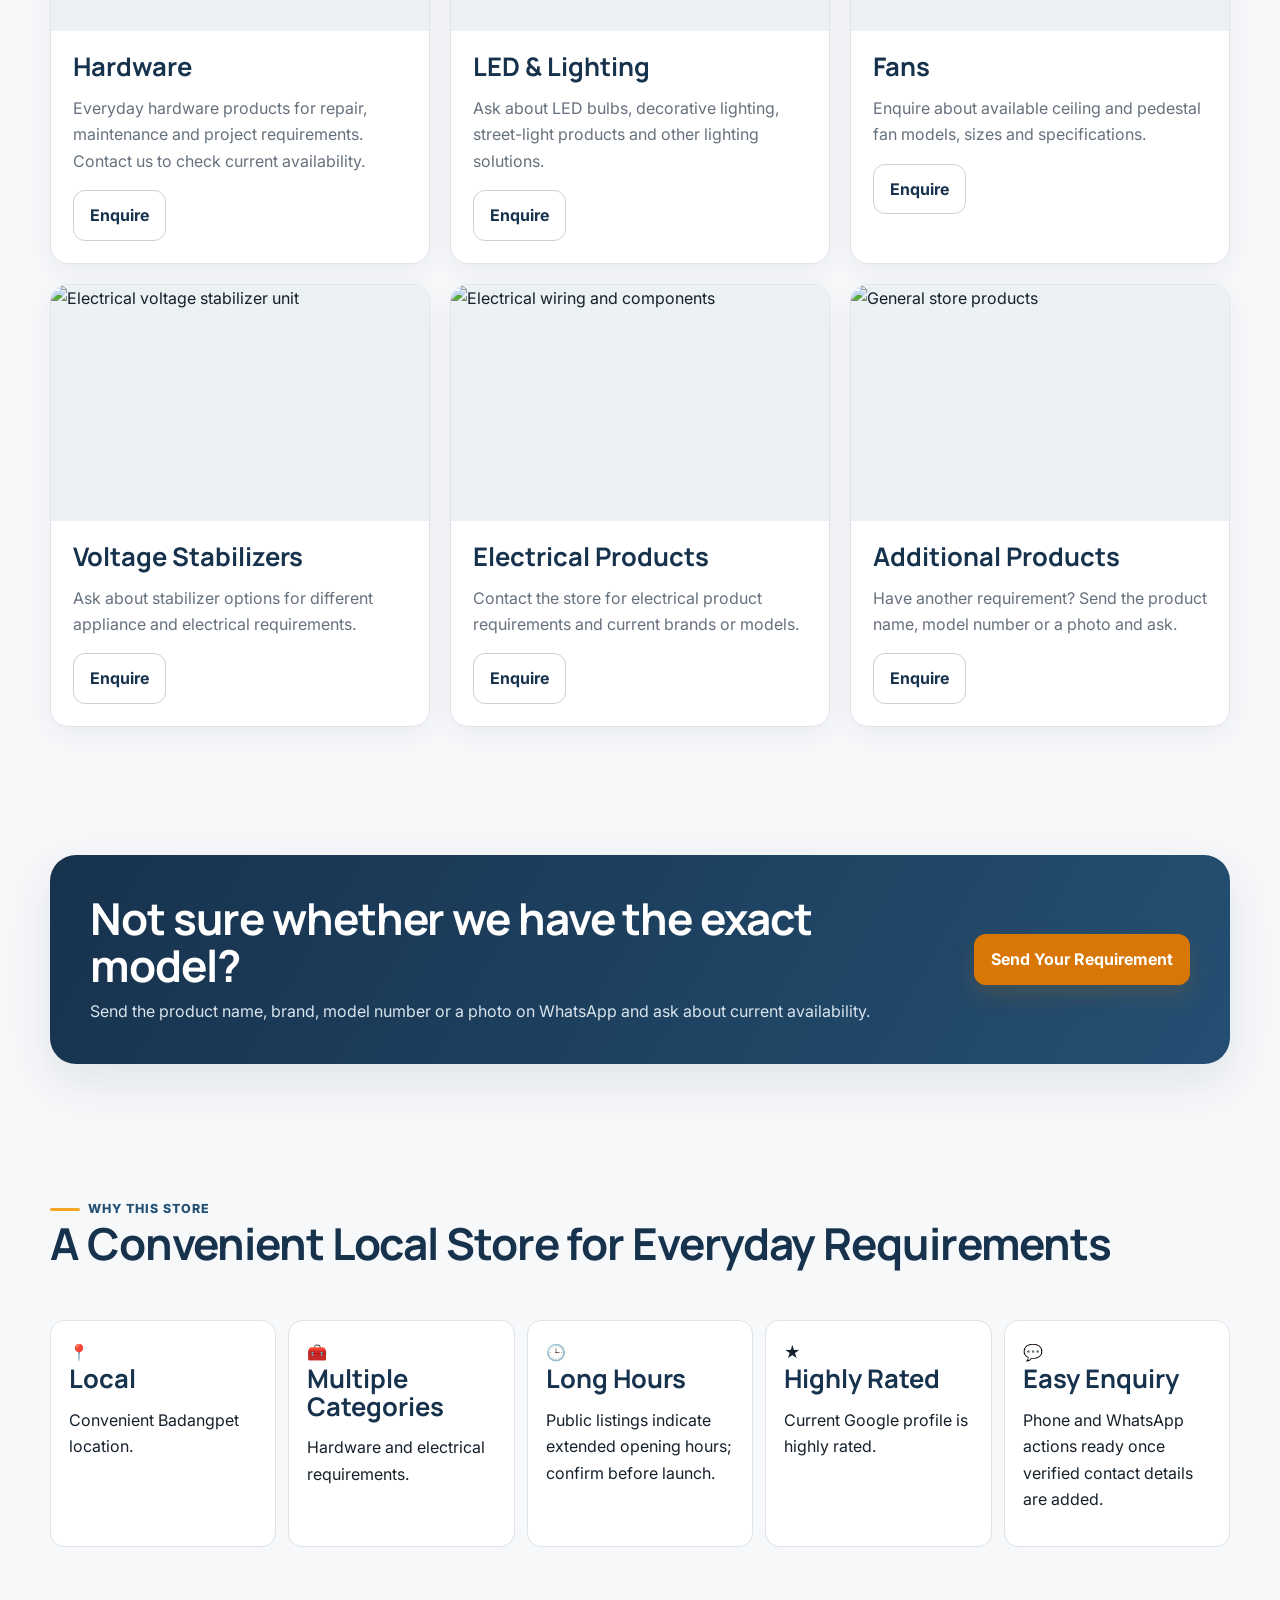
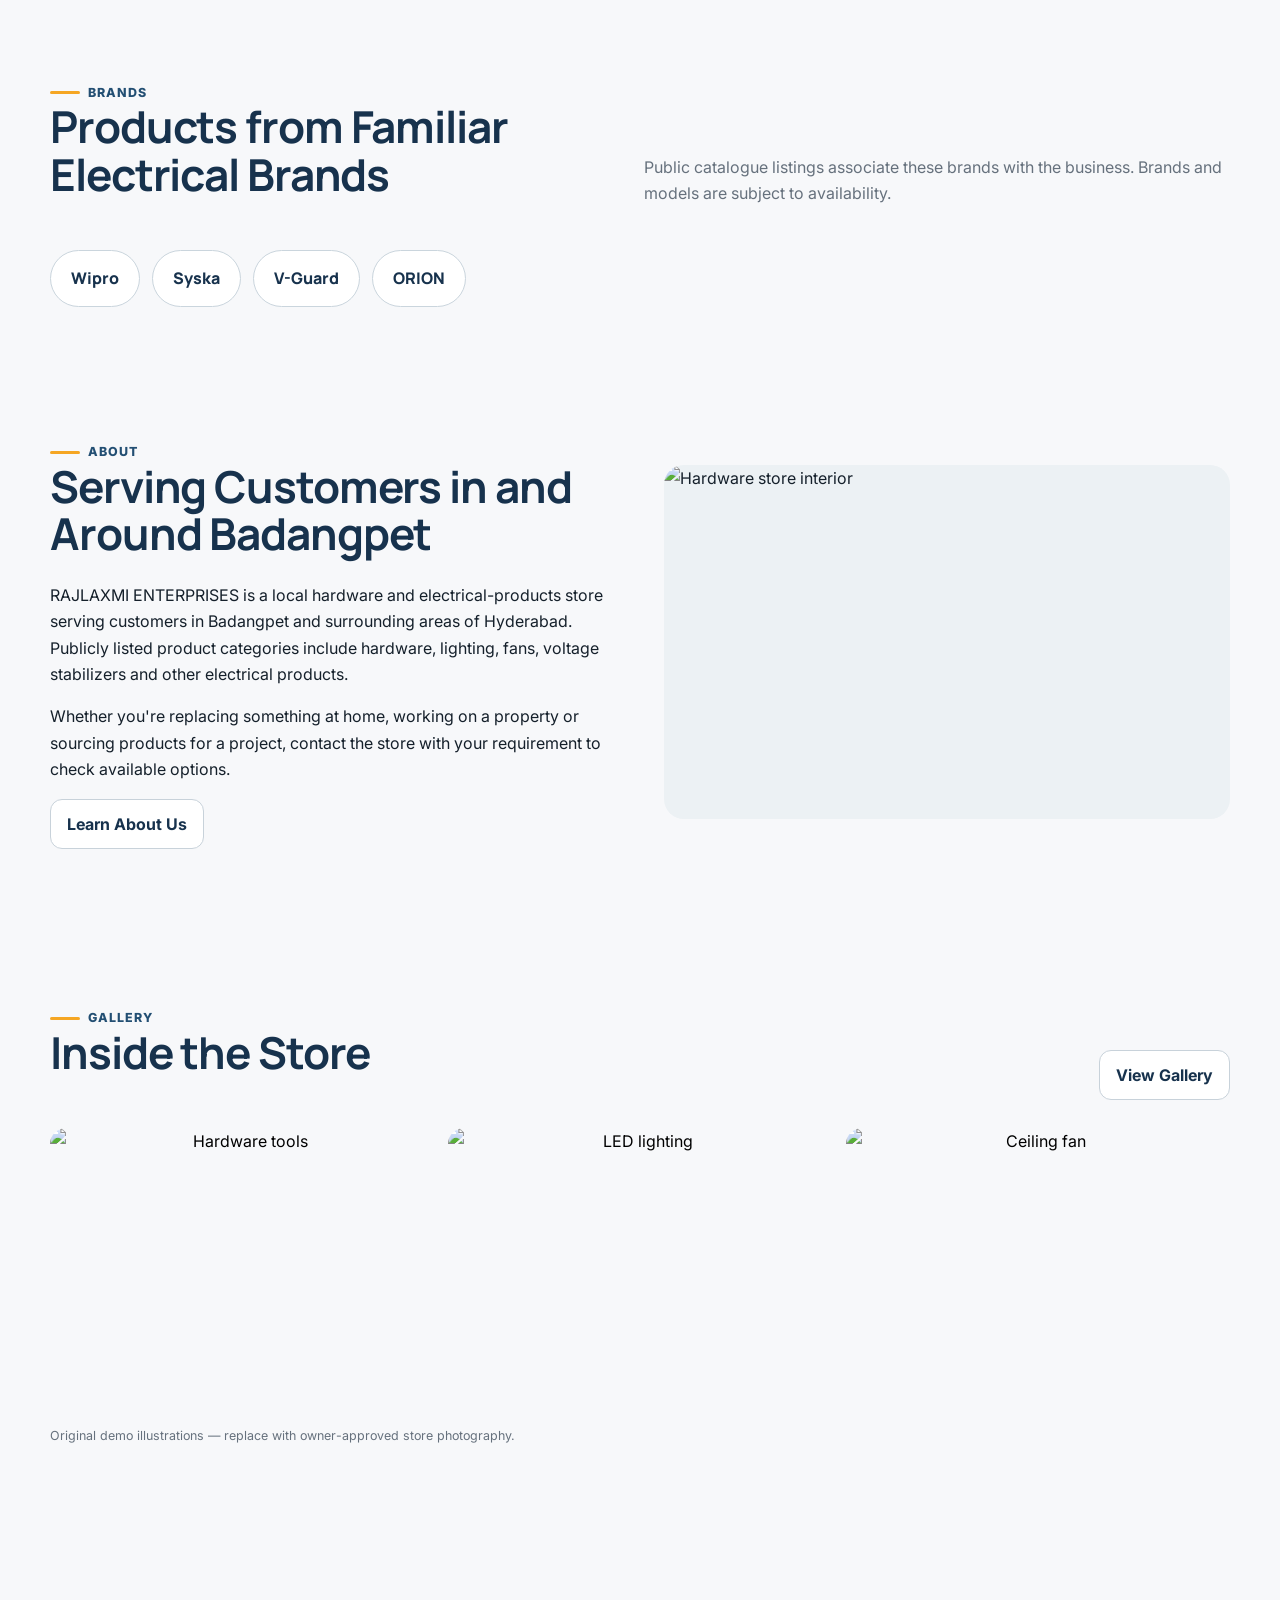
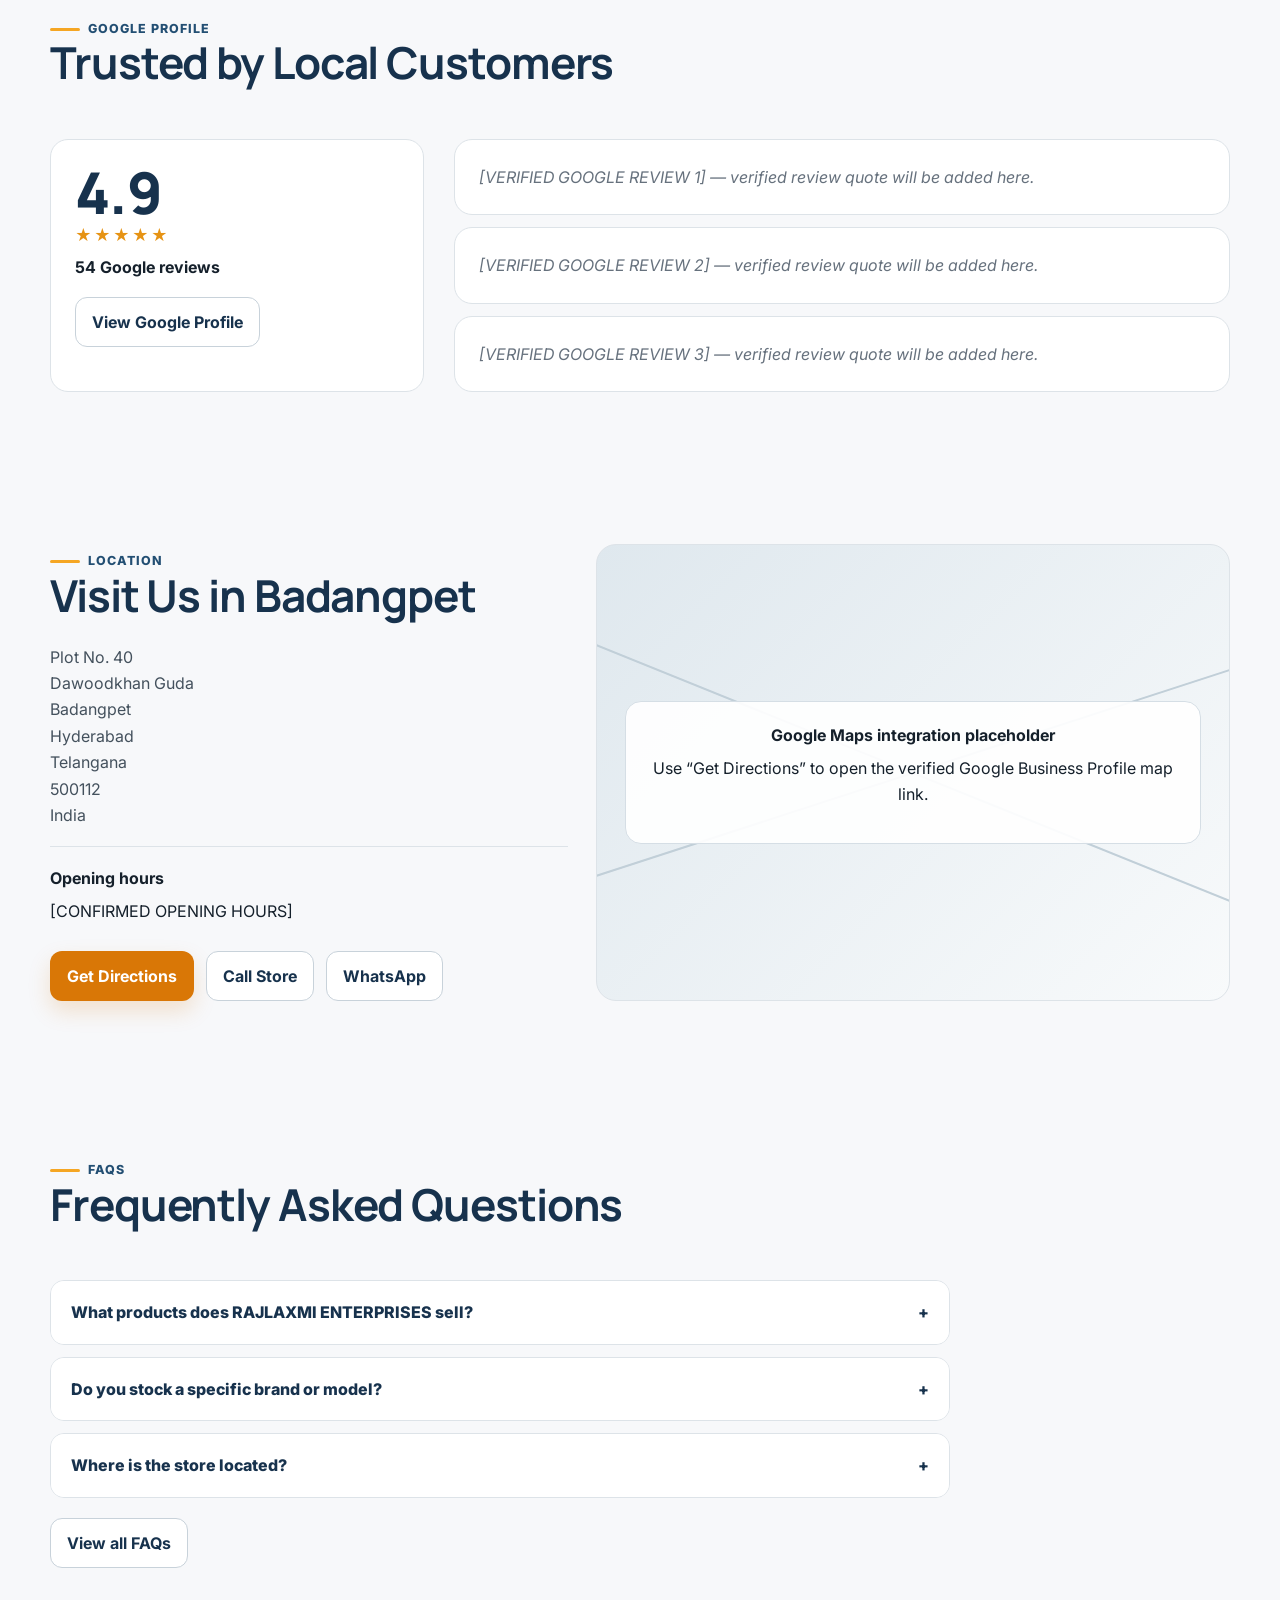
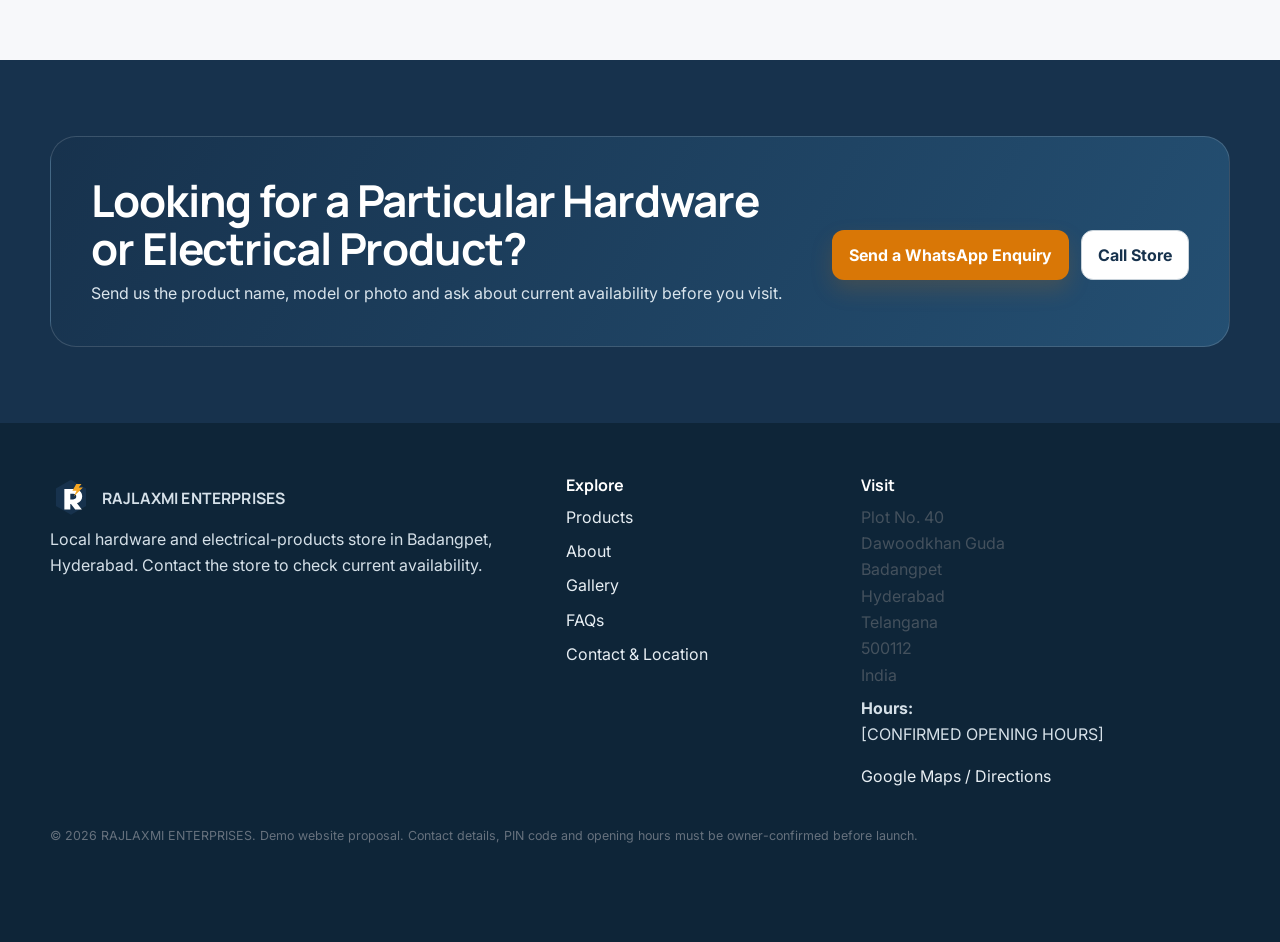
==== commit cb4278d2: "deploy: update site" ====
--- a/index.html
+++ b/index.html
@@ -2,20 +2,20 @@
 <div class="announcement"><div class="container"><span>Need a product quickly? Send us your requirement on WhatsApp.</span><a href="#" data-whatsapp>WhatsApp Us</a></div></div>
 <header class="site-header"><div class="container header-inner"><a class="logo" href="index.html" aria-label="RAJLAXMI ENTERPRISES home"><img src="assets/img/logo.svg" alt=""><strong>RAJLAXMI ENTERPRISES</strong></a><nav class="nav" aria-label="Primary"><a href="index.html" aria-current="page">Home</a><a href="products.html">Products</a><a href="about.html">About</a><a href="gallery.html">Gallery</a><a href="faqs.html">FAQs</a><a href="contact.html">Location</a></nav><div class="header-actions"><a class="btn btn-secondary" href="#" data-call>Call</a><a class="btn btn-primary" href="#" data-whatsapp>WhatsApp</a></div><button class="menu-btn" aria-expanded="false" aria-label="Open menu">☰</button></div></header>
 <main id="main">
-<section class="hero"><div class="container hero-grid"><div class="reveal"><span class="eyebrow">RAJLAXMI ENTERPRISES • Badangpet, Hyderabad</span><h1>Hardware, Electrical & Lighting Products in Badangpet</h1><p class="lead">Shop everyday hardware, lighting, fans, stabilizers and electrical products from our local store in Dawoodkhan Guda, Badangpet. Send us your requirement to check current availability.</p><div class="hero-actions"><a class="btn btn-primary" href="#" data-whatsapp>Ask on WhatsApp</a><a class="btn btn-secondary" href="#" data-map-link>Get Directions</a></div><a class="text-link" href="#" data-call>Call Store</a></div><div class="hero-art reveal"><img src="assets/img/hero.svg" width="800" height="520" alt="Illustrated hardware, electrical and lighting product theme"></div></div></section>
+<section class="hero"><div class="container hero-grid"><div class="reveal"><span class="eyebrow">RAJLAXMI ENTERPRISES • Badangpet, Hyderabad</span><h1>Hardware, Electrical & Lighting Products in Badangpet</h1><p class="lead">Shop everyday hardware, lighting, fans, stabilizers and electrical products from our local store in Dawoodkhan Guda, Badangpet. Send us your requirement to check current availability.</p><div class="hero-actions"><a class="btn btn-primary" href="#" data-whatsapp>Ask on WhatsApp</a><a class="btn btn-secondary" href="#" data-map-link>Get Directions</a></div><a class="text-link" href="#" data-call>Call Store</a></div><div class="hero-art reveal"><img src="https://images.unsplash.com/photo-1581783898377-1c85bf937427?w=800&q=80" width="800" height="520" alt="Hardware store shelves with tools and electrical products"></div></div></section>
 <section class="section-sm"><div class="container"><div class="trust-grid"><div class="trust-card"><strong><span data-config="rating"></span> ★</strong><span>Google Rating</span></div><div class="trust-card"><strong data-config="reviewCount"></strong><span>Google Reviews</span></div><div class="trust-card"><strong>Badangpet</strong><span>Hyderabad</span></div><div class="trust-card"><strong>7 Days</strong><span>Publicly listed as open daily*</span></div></div><p class="tiny-note">*Rating/review count and hours are editable demo data. Opening hours must be owner-confirmed before launch.</p></div></section>
 <section class="section"><div class="container"><div class="section-head"><div><span class="eyebrow">Products</span><h2>Find What You Need</h2></div><p>Structured by category rather than pretending to show live inventory. Contact the store to confirm current brands, models and availability.</p></div><div class="grid-3">
-<div class="card reveal"><div class="card-media"><img loading="lazy" src="assets/img/hardware.svg" alt="Hardware category illustration" width="800" height="520"></div><div class="card-body"><h3>Hardware</h3><p>Everyday hardware products for repair, maintenance and project requirements. Contact us to check current availability.</p><a class="btn btn-secondary" href="#" data-whatsapp>Enquire</a></div></div>
-<div class="card reveal"><div class="card-media"><img loading="lazy" src="assets/img/lighting.svg" alt="LED and lighting category illustration" width="800" height="520"></div><div class="card-body"><h3>LED & Lighting</h3><p>Ask about LED bulbs, decorative lighting, street-light products and other lighting solutions.</p><a class="btn btn-secondary" href="#" data-whatsapp>Enquire</a></div></div>
-<div class="card reveal"><div class="card-media"><img loading="lazy" src="assets/img/fans.svg" alt="Fan category illustration" width="800" height="520"></div><div class="card-body"><h3>Fans</h3><p>Enquire about available ceiling and pedestal fan models, sizes and specifications.</p><a class="btn btn-secondary" href="#" data-whatsapp>Enquire</a></div></div>
-<div class="card reveal"><div class="card-media"><img loading="lazy" src="assets/img/stabilizers.svg" alt="Voltage stabilizer category illustration" width="800" height="520"></div><div class="card-body"><h3>Voltage Stabilizers</h3><p>Ask about stabilizer options for different appliance and electrical requirements.</p><a class="btn btn-secondary" href="#" data-whatsapp>Enquire</a></div></div>
-<div class="card reveal"><div class="card-media"><img loading="lazy" src="assets/img/electrical.svg" alt="Electrical products illustration" width="800" height="520"></div><div class="card-body"><h3>Electrical Products</h3><p>Contact the store for electrical product requirements and current brands or models.</p><a class="btn btn-secondary" href="#" data-whatsapp>Enquire</a></div></div>
-<div class="card reveal"><div class="card-media"><img loading="lazy" src="assets/img/additional.svg" alt="Additional product enquiries illustration" width="800" height="520"></div><div class="card-body"><h3>Additional Products</h3><p>Have another requirement? Send the product name, model number or a photo and ask.</p><a class="btn btn-secondary" href="#" data-whatsapp>Enquire</a></div></div></div></div></section>
+<div class="card reveal"><div class="card-media"><img loading="lazy" src="https://images.unsplash.com/photo-1572981779307-38b8cabb2407?w=800&q=80" alt="Hardware tools and supplies" width="800" height="520"></div><div class="card-body"><h3>Hardware</h3><p>Everyday hardware products for repair, maintenance and project requirements. Contact us to check current availability.</p><a class="btn btn-secondary" href="#" data-whatsapp>Enquire</a></div></div>
+<div class="card reveal"><div class="card-media"><img loading="lazy" src="https://images.unsplash.com/photo-1565814329452-e1efa11c5b89?w=800&q=80" alt="LED bulbs and lighting products" width="800" height="520"></div><div class="card-body"><h3>LED & Lighting</h3><p>Ask about LED bulbs, decorative lighting, street-light products and other lighting solutions.</p><a class="btn btn-secondary" href="#" data-whatsapp>Enquire</a></div></div>
+<div class="card reveal"><div class="card-media"><img loading="lazy" src="https://images.unsplash.com/photo-1558618666-fcd25c85cd64?w=800&q=80" alt="Ceiling fan" width="800" height="520"></div><div class="card-body"><h3>Fans</h3><p>Enquire about available ceiling and pedestal fan models, sizes and specifications.</p><a class="btn btn-secondary" href="#" data-whatsapp>Enquire</a></div></div>
+<div class="card reveal"><div class="card-media"><img loading="lazy" src="https://images.unsplash.com/photo-1621905251189-08b45d6a269e?w=800&q=80" alt="Electrical voltage stabilizer unit" width="800" height="520"></div><div class="card-body"><h3>Voltage Stabilizers</h3><p>Ask about stabilizer options for different appliance and electrical requirements.</p><a class="btn btn-secondary" href="#" data-whatsapp>Enquire</a></div></div>
+<div class="card reveal"><div class="card-media"><img loading="lazy" src="https://images.unsplash.com/photo-1555664424-778a1e5e1b48?w=800&q=80" alt="Electrical wiring and components" width="800" height="520"></div><div class="card-body"><h3>Electrical Products</h3><p>Contact the store for electrical product requirements and current brands or models.</p><a class="btn btn-secondary" href="#" data-whatsapp>Enquire</a></div></div>
+<div class="card reveal"><div class="card-media"><img loading="lazy" src="https://images.unsplash.com/photo-1504328345606-18bbc8c9d7d1?w=800&q=80" alt="General store products" width="800" height="520"></div><div class="card-body"><h3>Additional Products</h3><p>Have another requirement? Send the product name, model number or a photo and ask.</p><a class="btn btn-secondary" href="#" data-whatsapp>Enquire</a></div></div></div></div></section>
 <section class="section-sm"><div class="container"><div class="enquiry-banner reveal"><div><h2>Not sure whether we have the exact model?</h2><p>Send the product name, brand, model number or a photo on WhatsApp and ask about current availability.</p></div><a class="btn btn-primary" href="#" data-whatsapp>Send Your Requirement</a></div></div></section>
 <section class="section"><div class="container"><div class="section-head"><div><span class="eyebrow">Why this store</span><h2>A Convenient Local Store for Everyday Requirements</h2></div></div><div class="feature-list"><div class="feature">📍<h3>Local</h3><p>Convenient Badangpet location.</p></div><div class="feature">🧰<h3>Multiple Categories</h3><p>Hardware and electrical requirements.</p></div><div class="feature">🕒<h3>Long Hours</h3><p>Public listings indicate extended opening hours; confirm before launch.</p></div><div class="feature">★<h3>Highly Rated</h3><p>Current Google profile is highly rated.</p></div><div class="feature">💬<h3>Easy Enquiry</h3><p>Phone and WhatsApp actions ready once verified contact details are added.</p></div></div></div></section>
 <section class="section-sm"><div class="container"><div class="section-head"><div><span class="eyebrow">Brands</span><h2>Products from Familiar Electrical Brands</h2></div><p>Public catalogue listings associate these brands with the business. Brands and models are subject to availability.</p></div><div class="brand-strip"><span class="brand-chip">Wipro</span><span class="brand-chip">Syska</span><span class="brand-chip">V-Guard</span><span class="brand-chip">ORION</span></div></div></section>
-<section class="section"><div class="container split"><div><span class="eyebrow">About</span><h2>Serving Customers in and Around Badangpet</h2><p>RAJLAXMI ENTERPRISES is a local hardware and electrical-products store serving customers in Badangpet and surrounding areas of Hyderabad. Publicly listed product categories include hardware, lighting, fans, voltage stabilizers and other electrical products.</p><p>Whether you're replacing something at home, working on a property or sourcing products for a project, contact the store with your requirement to check available options.</p><a class="btn btn-secondary" href="about.html">Learn About Us</a></div><div class="card-media" style="border-radius:20px"><img loading="lazy" src="assets/img/electrical.svg" alt="Electrical products demo illustration" width="800" height="520"></div></div></section>
-<section class="section"><div class="container"><div class="section-head"><div><span class="eyebrow">Gallery</span><h2>Inside the Store</h2></div><a class="btn btn-secondary" href="gallery.html">View Gallery</a></div><div class="gallery-grid"><button class="gallery-item"><img loading="lazy" src="assets/img/hardware.svg" alt="Hardware demo gallery illustration"></button><button class="gallery-item"><img loading="lazy" src="assets/img/lighting.svg" alt="Lighting demo gallery illustration"></button><button class="gallery-item"><img loading="lazy" src="assets/img/fans.svg" alt="Fan demo gallery illustration"></button></div><p class="tiny-note">Original demo illustrations — replace with owner-approved store photography.</p></div></section>
+<section class="section"><div class="container split"><div><span class="eyebrow">About</span><h2>Serving Customers in and Around Badangpet</h2><p>RAJLAXMI ENTERPRISES is a local hardware and electrical-products store serving customers in Badangpet and surrounding areas of Hyderabad. Publicly listed product categories include hardware, lighting, fans, voltage stabilizers and other electrical products.</p><p>Whether you're replacing something at home, working on a property or sourcing products for a project, contact the store with your requirement to check available options.</p><a class="btn btn-secondary" href="about.html">Learn About Us</a></div><div class="card-media" style="border-radius:20px"><img loading="lazy" src="https://images.unsplash.com/photo-1581092160562-40aa08e78837?w=800&q=80" alt="Hardware store interior" width="800" height="520"></div></div></section>
+<section class="section"><div class="container"><div class="section-head"><div><span class="eyebrow">Gallery</span><h2>Inside the Store</h2></div><a class="btn btn-secondary" href="gallery.html">View Gallery</a></div><div class="gallery-grid"><button class="gallery-item"><img loading="lazy" src="https://images.unsplash.com/photo-1572981779307-38b8cabb2407?w=800&q=80" alt="Hardware tools"></button><button class="gallery-item"><img loading="lazy" src="https://images.unsplash.com/photo-1565814329452-e1efa11c5b89?w=800&q=80" alt="LED lighting"></button><button class="gallery-item"><img loading="lazy" src="https://images.unsplash.com/photo-1558618666-fcd25c85cd64?w=800&q=80" alt="Ceiling fan"></button></div><p class="tiny-note">Original demo illustrations — replace with owner-approved store photography.</p></div></section>
 <section class="section"><div class="container"><div class="section-head"><div><span class="eyebrow">Google profile</span><h2>Trusted by Local Customers</h2></div></div><div class="review-box"><div class="rating-panel"><div class="rating-big"><span data-config="rating"></span></div><div class="stars">★★★★★</div><p><strong><span data-config="reviewCount"></span> Google reviews</strong></p><a class="btn btn-secondary" data-map-link href="#">View Google Profile</a></div><div class="review-placeholders"><div class="review-placeholder">[VERIFIED GOOGLE REVIEW 1] — verified review quote will be added here.</div><div class="review-placeholder">[VERIFIED GOOGLE REVIEW 2] — verified review quote will be added here.</div><div class="review-placeholder">[VERIFIED GOOGLE REVIEW 3] — verified review quote will be added here.</div></div></div></div></section>
 <section class="section"><div class="container location-grid"><div><span class="eyebrow">Location</span><h2>Visit Us in Badangpet</h2><address class="address" data-address></address><div class="hours"><strong>Opening hours</strong><p data-config="openingHours"></p></div><div class="cta-actions"><a class="btn btn-primary" data-map-link href="#">Get Directions</a><a class="btn btn-secondary" href="#" data-call>Call Store</a><a class="btn btn-secondary" href="#" data-whatsapp>WhatsApp</a></div></div><div class="map-placeholder"><div class="map-copy"><strong>Google Maps integration placeholder</strong><p>Use “Get Directions” to open the verified Google Business Profile map link.</p></div></div></div></section>
 <section class="section"><div class="container"><div class="section-head"><div><span class="eyebrow">FAQs</span><h2>Frequently Asked Questions</h2></div></div><div class="faq-list"><div class="faq-item"><button class="faq-button" aria-expanded="false" aria-controls="faq1">What products does RAJLAXMI ENTERPRISES sell?<span>+</span></button><div class="faq-panel" id="faq1" hidden>Public listings currently identify the business with hardware, electrical products, LED and other lighting, fans and voltage stabilizers. Contact us for current stock.</div></div><div class="faq-item"><button class="faq-button" aria-expanded="false" aria-controls="faq2">Do you stock a specific brand or model?<span>+</span></button><div class="faq-panel" id="faq2" hidden>Availability can change. Send the brand and model name, product code or a photo through WhatsApp to confirm.</div></div><div class="faq-item"><button class="faq-button" aria-expanded="false" aria-controls="faq3">Where is the store located?<span>+</span></button><div class="faq-panel" id="faq3" hidden>RAJLAXMI ENTERPRISES is located at Plot No. 40, Dawoodkhan Guda, Badangpet, Hyderabad. Please use the map for directions.</div></div></div><p style="margin-top:20px"><a class="btn btn-secondary" href="faqs.html">View all FAQs</a></p></div></section>
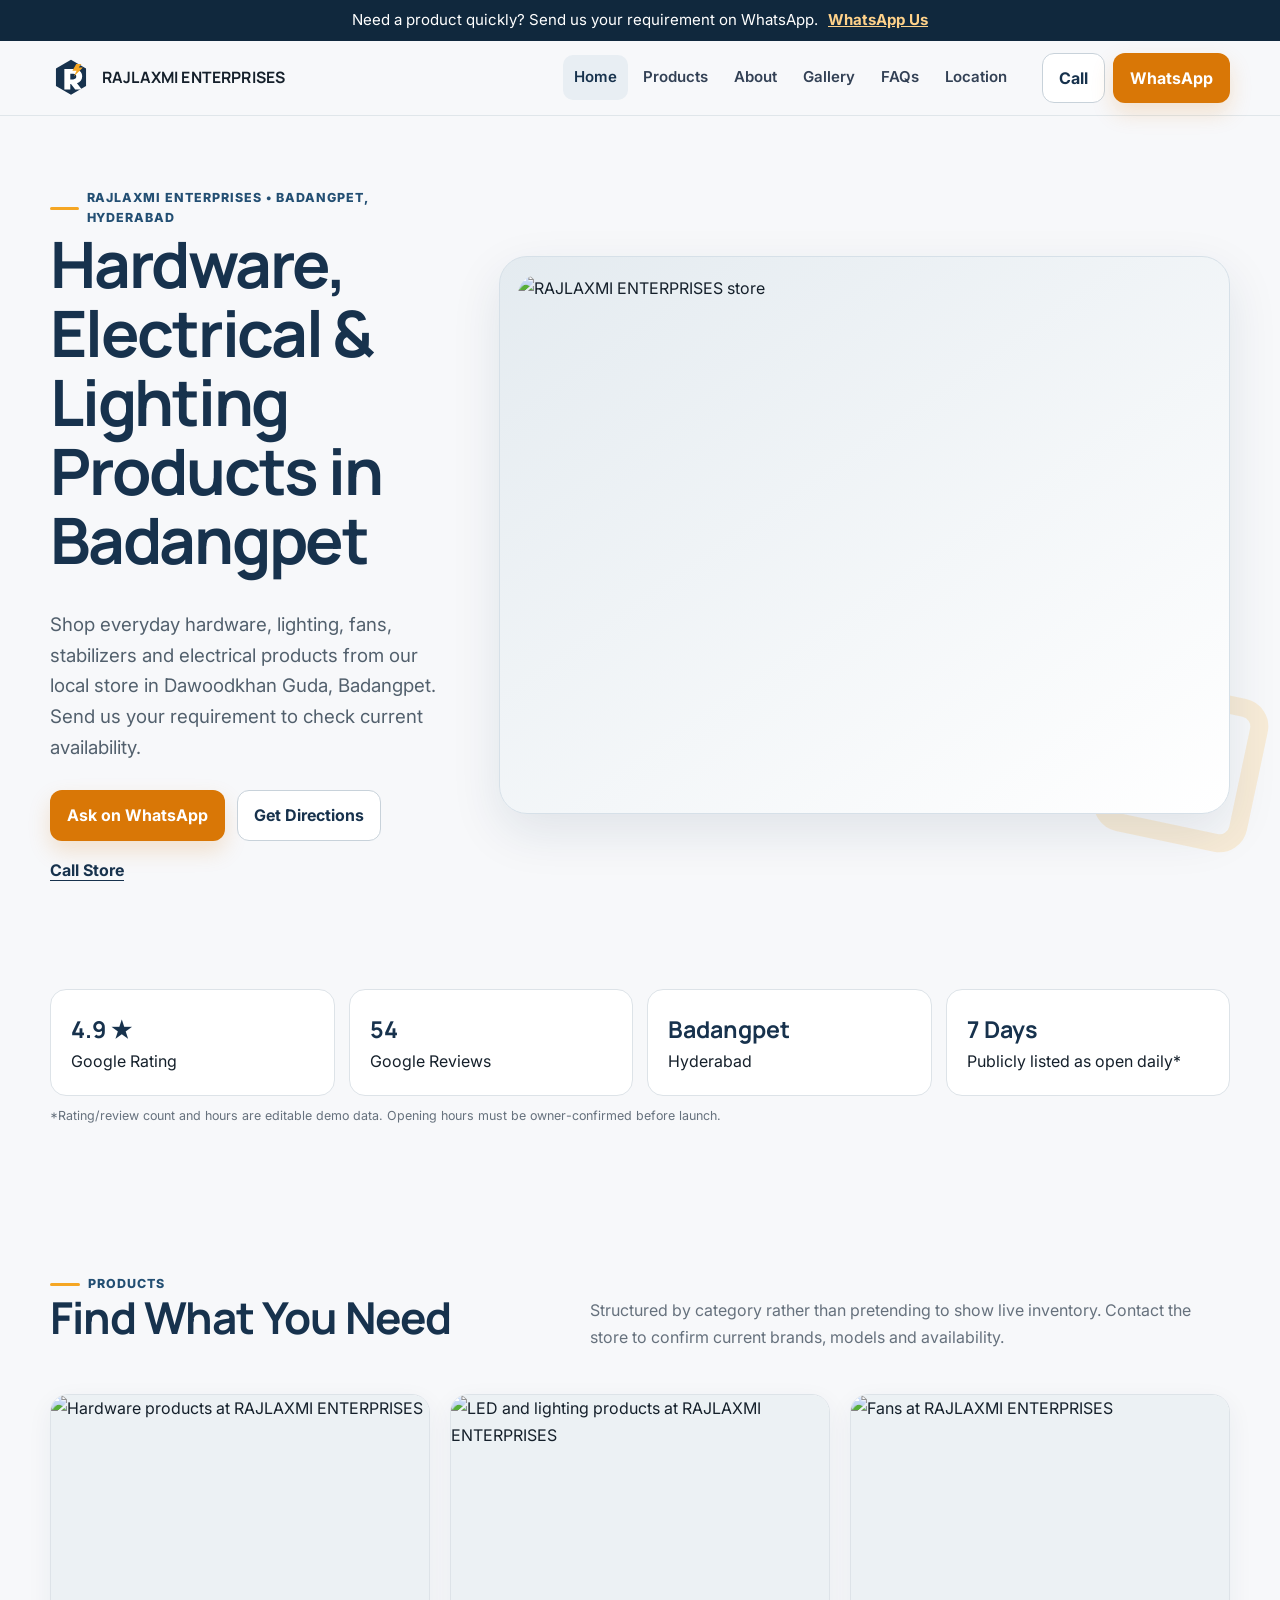
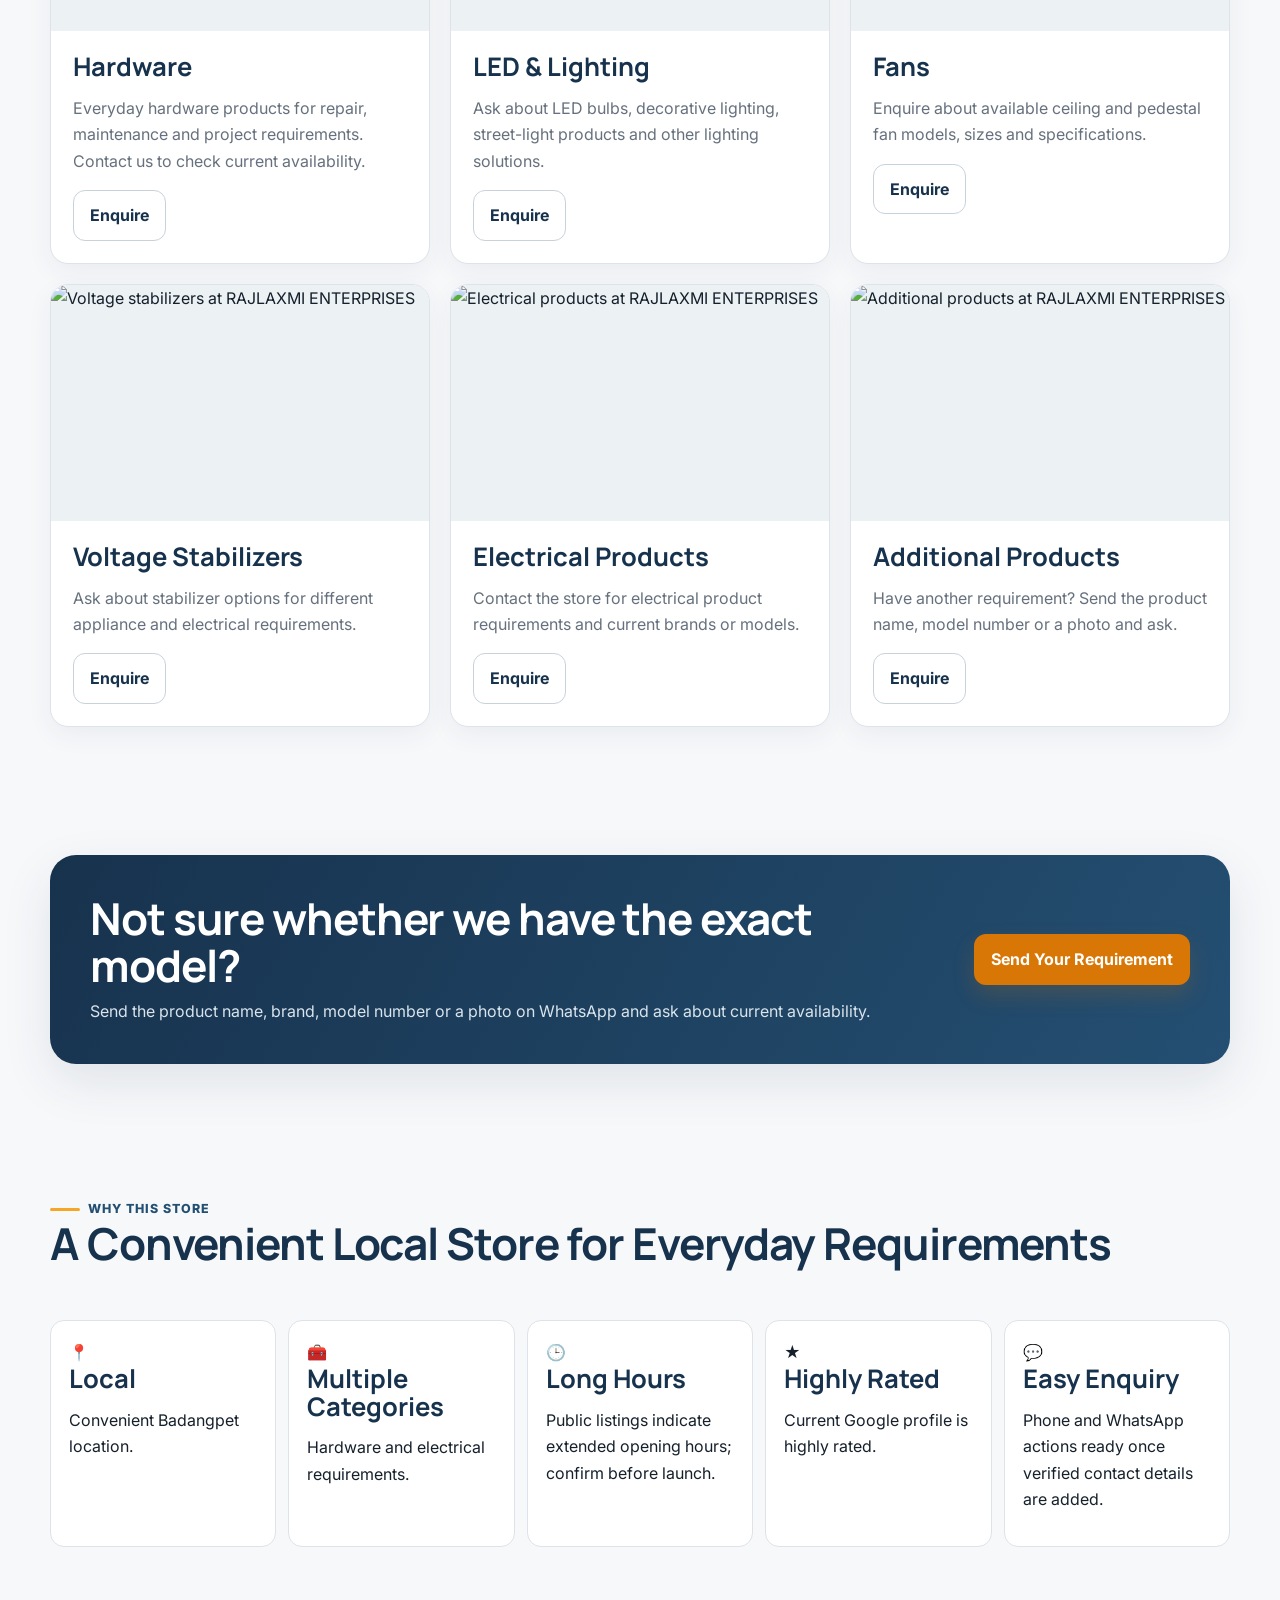
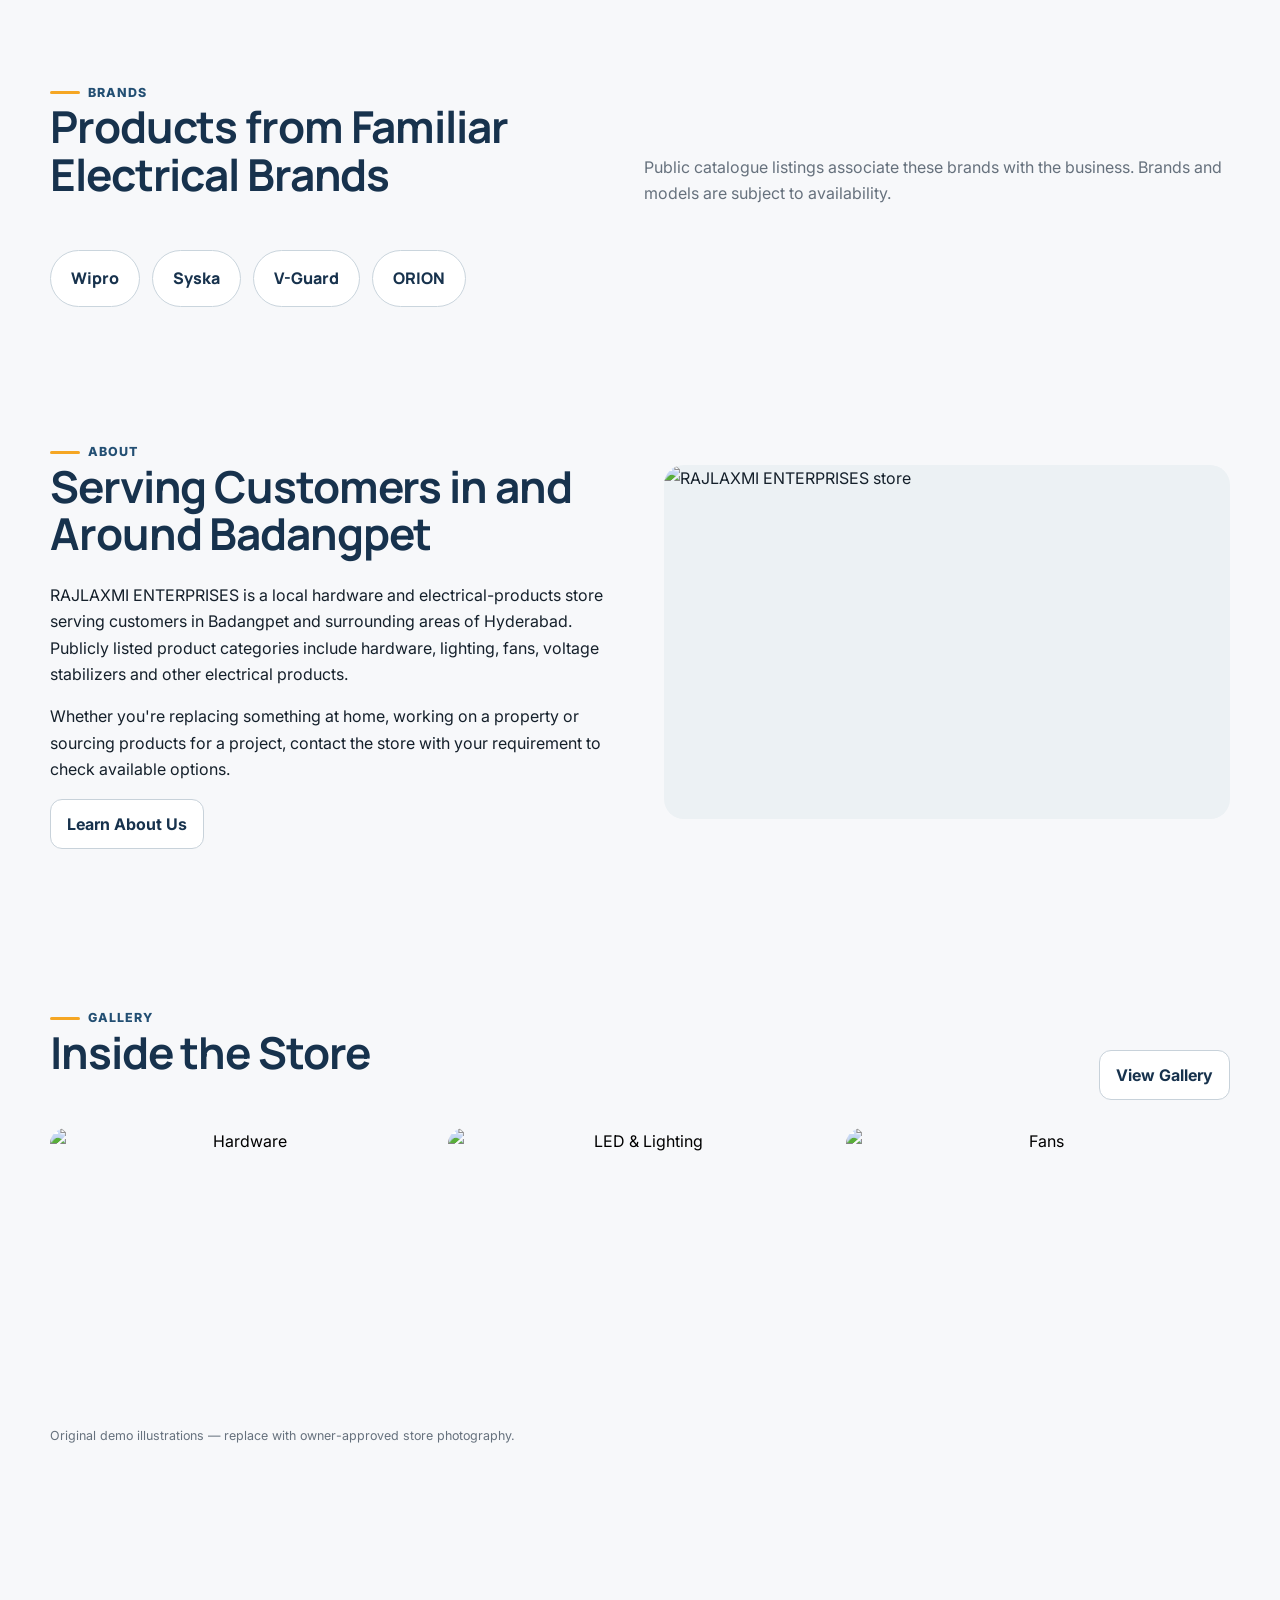
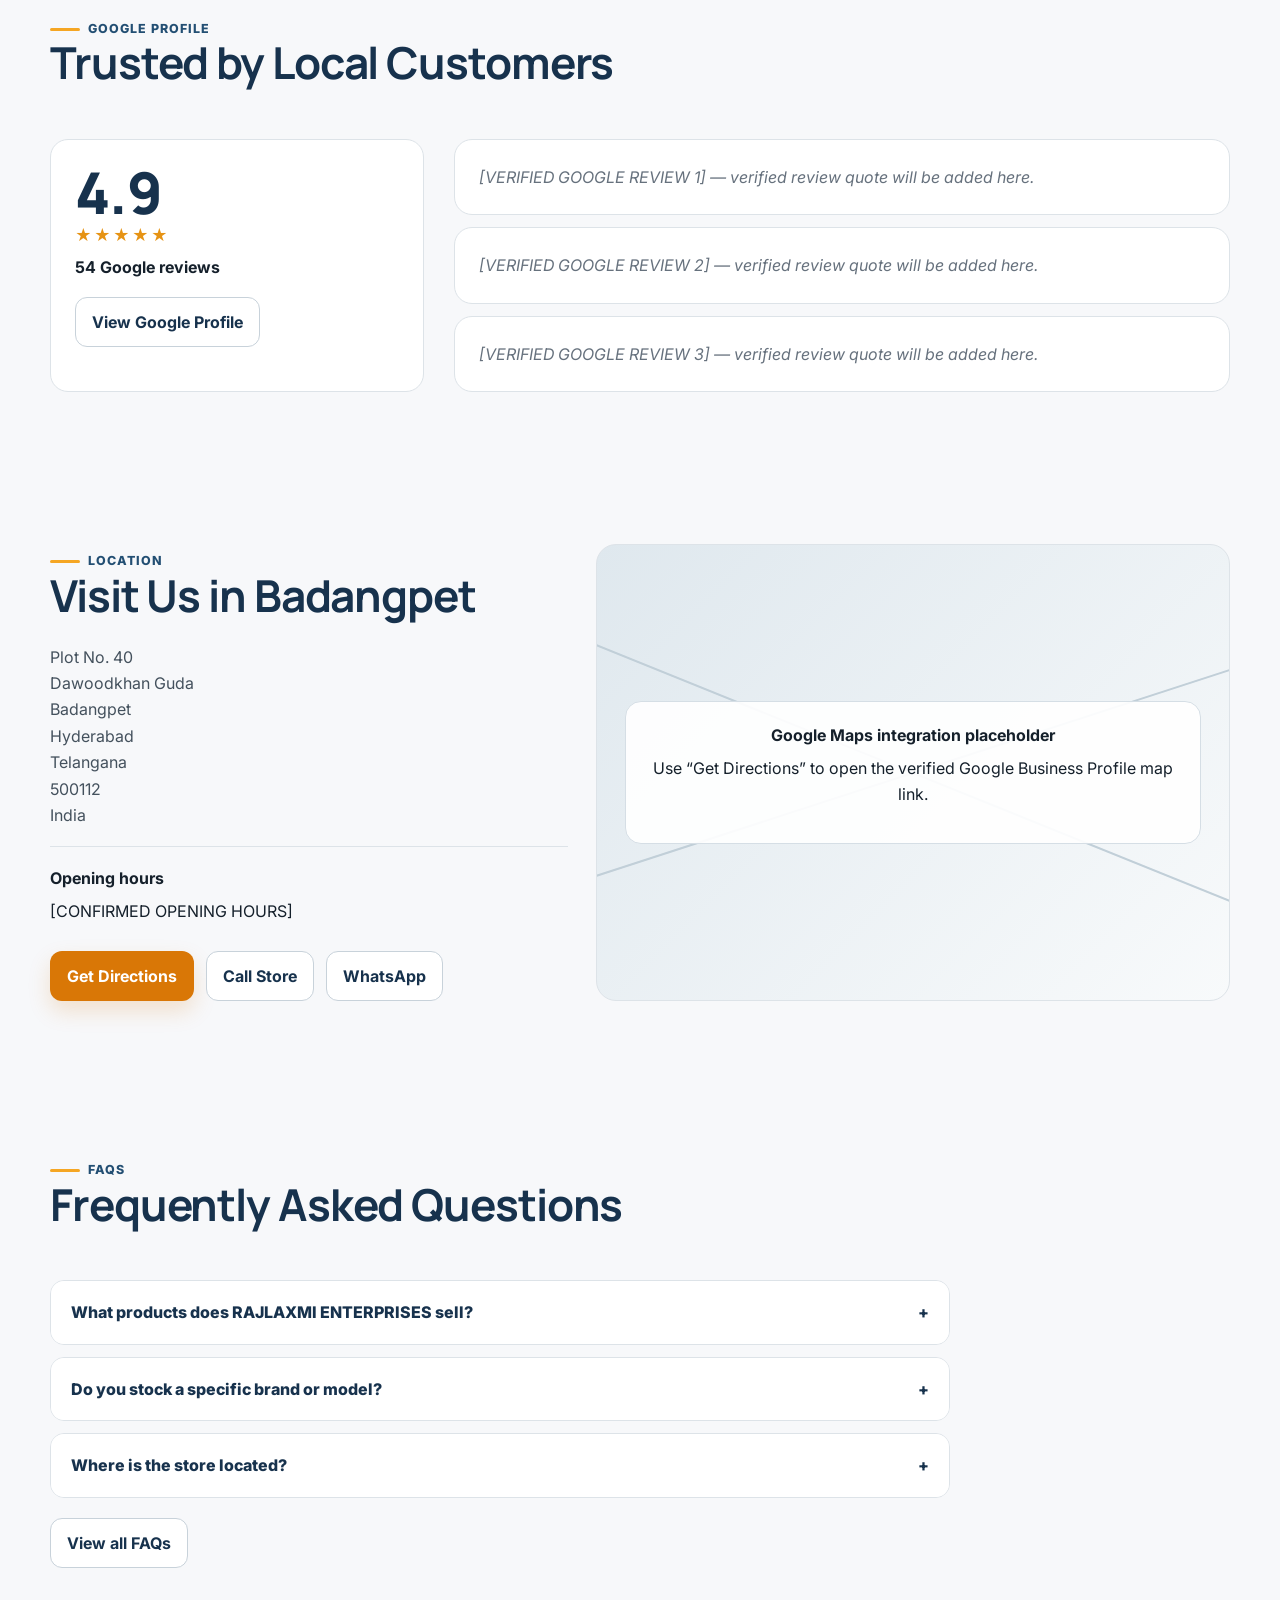
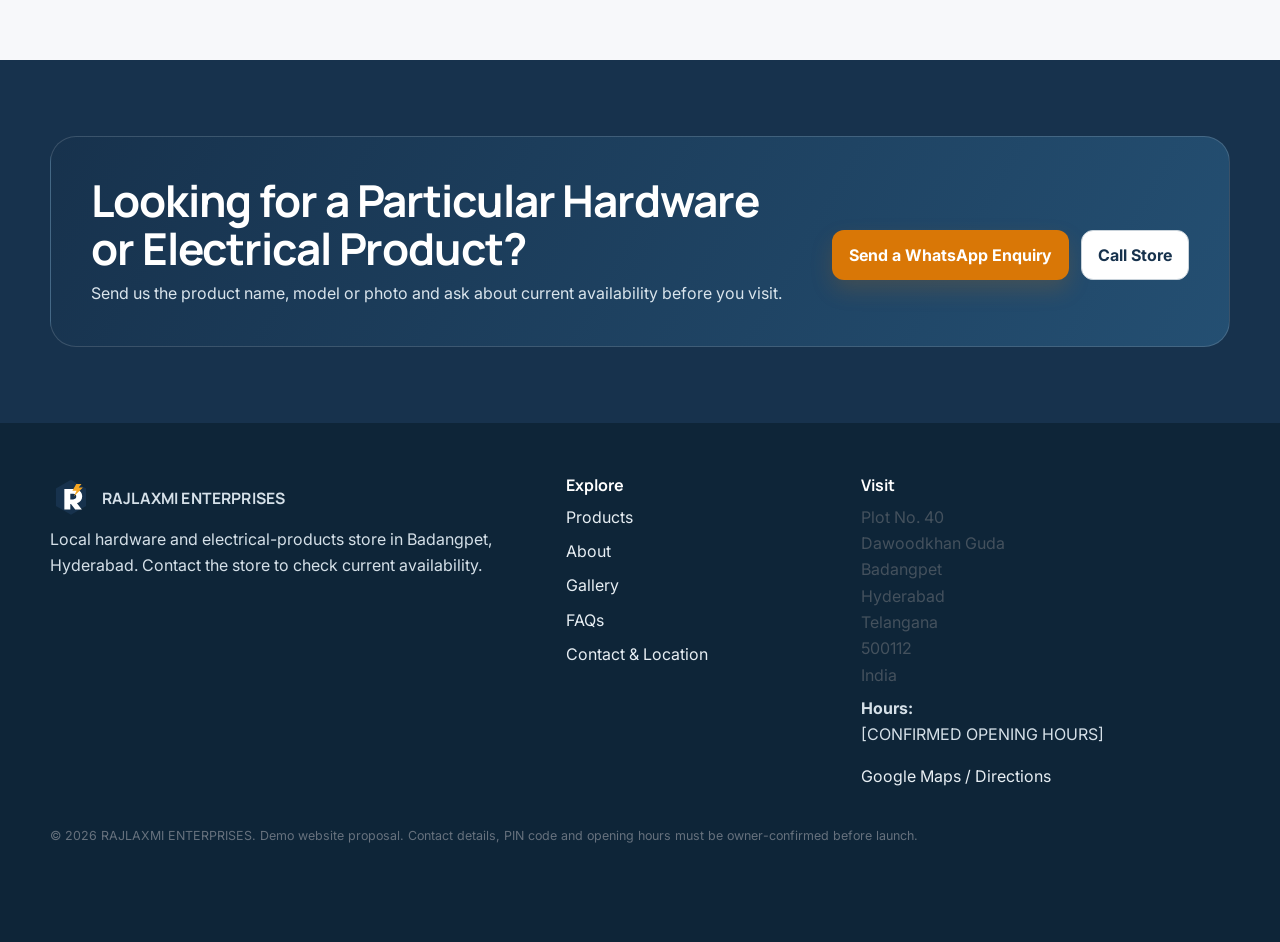
==== commit 2cfeafd9: "deploy: update site" ====
--- a/index.html
+++ b/index.html
@@ -2,20 +2,20 @@
 <div class="announcement"><div class="container"><span>Need a product quickly? Send us your requirement on WhatsApp.</span><a href="#" data-whatsapp>WhatsApp Us</a></div></div>
 <header class="site-header"><div class="container header-inner"><a class="logo" href="index.html" aria-label="RAJLAXMI ENTERPRISES home"><img src="assets/img/logo.svg" alt=""><strong>RAJLAXMI ENTERPRISES</strong></a><nav class="nav" aria-label="Primary"><a href="index.html" aria-current="page">Home</a><a href="products.html">Products</a><a href="about.html">About</a><a href="gallery.html">Gallery</a><a href="faqs.html">FAQs</a><a href="contact.html">Location</a></nav><div class="header-actions"><a class="btn btn-secondary" href="#" data-call>Call</a><a class="btn btn-primary" href="#" data-whatsapp>WhatsApp</a></div><button class="menu-btn" aria-expanded="false" aria-label="Open menu">☰</button></div></header>
 <main id="main">
-<section class="hero"><div class="container hero-grid"><div class="reveal"><span class="eyebrow">RAJLAXMI ENTERPRISES • Badangpet, Hyderabad</span><h1>Hardware, Electrical & Lighting Products in Badangpet</h1><p class="lead">Shop everyday hardware, lighting, fans, stabilizers and electrical products from our local store in Dawoodkhan Guda, Badangpet. Send us your requirement to check current availability.</p><div class="hero-actions"><a class="btn btn-primary" href="#" data-whatsapp>Ask on WhatsApp</a><a class="btn btn-secondary" href="#" data-map-link>Get Directions</a></div><a class="text-link" href="#" data-call>Call Store</a></div><div class="hero-art reveal"><img src="https://images.unsplash.com/photo-1581783898377-1c85bf937427?w=800&q=80" width="800" height="520" alt="Hardware store shelves with tools and electrical products"></div></div></section>
+<section class="hero"><div class="container hero-grid"><div class="reveal"><span class="eyebrow">RAJLAXMI ENTERPRISES • Badangpet, Hyderabad</span><h1>Hardware, Electrical & Lighting Products in Badangpet</h1><p class="lead">Shop everyday hardware, lighting, fans, stabilizers and electrical products from our local store in Dawoodkhan Guda, Badangpet. Send us your requirement to check current availability.</p><div class="hero-actions"><a class="btn btn-primary" href="#" data-whatsapp>Ask on WhatsApp</a><a class="btn btn-secondary" href="#" data-map-link>Get Directions</a></div><a class="text-link" href="#" data-call>Call Store</a></div><div class="hero-art reveal"><img src="https://lh3.googleusercontent.com/gps-cs-s/AHRPTWncu0-5By9lkQNOIVelvLR3LBv4cFxymSbvcICa_c4Hwga0Yt7OtX3EaSsR_nh2l-my7sJ7jfr-WPU3TQzYNiJE70RvN5TPwhNA6QTvNdors6GKoqWIDhLwPuXbnafY4jioRa6HUxWh556n" width="800" height="520" alt="RAJLAXMI ENTERPRISES store"></div></div></section>
 <section class="section-sm"><div class="container"><div class="trust-grid"><div class="trust-card"><strong><span data-config="rating"></span> ★</strong><span>Google Rating</span></div><div class="trust-card"><strong data-config="reviewCount"></strong><span>Google Reviews</span></div><div class="trust-card"><strong>Badangpet</strong><span>Hyderabad</span></div><div class="trust-card"><strong>7 Days</strong><span>Publicly listed as open daily*</span></div></div><p class="tiny-note">*Rating/review count and hours are editable demo data. Opening hours must be owner-confirmed before launch.</p></div></section>
 <section class="section"><div class="container"><div class="section-head"><div><span class="eyebrow">Products</span><h2>Find What You Need</h2></div><p>Structured by category rather than pretending to show live inventory. Contact the store to confirm current brands, models and availability.</p></div><div class="grid-3">
-<div class="card reveal"><div class="card-media"><img loading="lazy" src="https://images.unsplash.com/photo-1572981779307-38b8cabb2407?w=800&q=80" alt="Hardware tools and supplies" width="800" height="520"></div><div class="card-body"><h3>Hardware</h3><p>Everyday hardware products for repair, maintenance and project requirements. Contact us to check current availability.</p><a class="btn btn-secondary" href="#" data-whatsapp>Enquire</a></div></div>
-<div class="card reveal"><div class="card-media"><img loading="lazy" src="https://images.unsplash.com/photo-1565814329452-e1efa11c5b89?w=800&q=80" alt="LED bulbs and lighting products" width="800" height="520"></div><div class="card-body"><h3>LED & Lighting</h3><p>Ask about LED bulbs, decorative lighting, street-light products and other lighting solutions.</p><a class="btn btn-secondary" href="#" data-whatsapp>Enquire</a></div></div>
-<div class="card reveal"><div class="card-media"><img loading="lazy" src="https://images.unsplash.com/photo-1558618666-fcd25c85cd64?w=800&q=80" alt="Ceiling fan" width="800" height="520"></div><div class="card-body"><h3>Fans</h3><p>Enquire about available ceiling and pedestal fan models, sizes and specifications.</p><a class="btn btn-secondary" href="#" data-whatsapp>Enquire</a></div></div>
-<div class="card reveal"><div class="card-media"><img loading="lazy" src="https://images.unsplash.com/photo-1621905251189-08b45d6a269e?w=800&q=80" alt="Electrical voltage stabilizer unit" width="800" height="520"></div><div class="card-body"><h3>Voltage Stabilizers</h3><p>Ask about stabilizer options for different appliance and electrical requirements.</p><a class="btn btn-secondary" href="#" data-whatsapp>Enquire</a></div></div>
-<div class="card reveal"><div class="card-media"><img loading="lazy" src="https://images.unsplash.com/photo-1555664424-778a1e5e1b48?w=800&q=80" alt="Electrical wiring and components" width="800" height="520"></div><div class="card-body"><h3>Electrical Products</h3><p>Contact the store for electrical product requirements and current brands or models.</p><a class="btn btn-secondary" href="#" data-whatsapp>Enquire</a></div></div>
-<div class="card reveal"><div class="card-media"><img loading="lazy" src="https://images.unsplash.com/photo-1504328345606-18bbc8c9d7d1?w=800&q=80" alt="General store products" width="800" height="520"></div><div class="card-body"><h3>Additional Products</h3><p>Have another requirement? Send the product name, model number or a photo and ask.</p><a class="btn btn-secondary" href="#" data-whatsapp>Enquire</a></div></div></div></div></section>
+<div class="card reveal"><div class="card-media"><img loading="lazy" src="https://lh3.googleusercontent.com/gps-cs-s/AHRPTWkfjO-iFw3aw2aSV9nHPAZ8CxrUShF-jMH41_7F4lTHO6s26Kohqve-zZRGkbMtZVXLoHk5q6T34Bpj57yiiaY1FfMkUhywpvXcsjuFMRlx1gkjG9TyS5Qj9HvNNs_eo3tYUefa" alt="Hardware products at RAJLAXMI ENTERPRISES" width="800" height="520"></div><div class="card-body"><h3>Hardware</h3><p>Everyday hardware products for repair, maintenance and project requirements. Contact us to check current availability.</p><a class="btn btn-secondary" href="#" data-whatsapp>Enquire</a></div></div>
+<div class="card reveal"><div class="card-media"><img loading="lazy" src="https://lh3.googleusercontent.com/gps-cs-s/AHRPTWnEIkDyPQSFQ0cY-2NpOLh5VSoVyJ-eYdwUMDArZ2SoNxvcWXHWwATg7ufCfHzQQts_2F6cbYwrkj0_IVB0FDyuVafAFtZbS4C3tEU5AiN5Adly4FC9z_W4wDnNVUteQ3hg9zCKxw" alt="LED and lighting products at RAJLAXMI ENTERPRISES" width="800" height="520"></div><div class="card-body"><h3>LED & Lighting</h3><p>Ask about LED bulbs, decorative lighting, street-light products and other lighting solutions.</p><a class="btn btn-secondary" href="#" data-whatsapp>Enquire</a></div></div>
+<div class="card reveal"><div class="card-media"><img loading="lazy" src="https://lh3.googleusercontent.com/gps-cs-s/AHRPTWkLvsS2ARQYjOyXvF5a4Y51PYNioHAs0ogKcJX5rD11fNXQEJkwq8159c9ZI43Nu5JVlqvIF_ljNSTBEamj2HwwXLT4YmIeVaeLSYGT1IQdUVkVgQE3VkrIH6zabY5LbV8bUKgvns-Kw20n" alt="Fans at RAJLAXMI ENTERPRISES" width="800" height="520"></div><div class="card-body"><h3>Fans</h3><p>Enquire about available ceiling and pedestal fan models, sizes and specifications.</p><a class="btn btn-secondary" href="#" data-whatsapp>Enquire</a></div></div>
+<div class="card reveal"><div class="card-media"><img loading="lazy" src="https://lh3.googleusercontent.com/gps-cs-s/AHRPTWkelwGvPriZLPBMW_XF914xNmyv24H4I51f8nPMjD4Nvm6i5G03LzrgoNI4Zp1VHmmlJad3QZvp-dmi3RXnn49V81cH2QRO4lJ3e5xWsOGMG_sDwBYQdO9_MlrNRgzy0HHANMHt" alt="Voltage stabilizers at RAJLAXMI ENTERPRISES" width="800" height="520"></div><div class="card-body"><h3>Voltage Stabilizers</h3><p>Ask about stabilizer options for different appliance and electrical requirements.</p><a class="btn btn-secondary" href="#" data-whatsapp>Enquire</a></div></div>
+<div class="card reveal"><div class="card-media"><img loading="lazy" src="https://lh3.googleusercontent.com/gps-cs-s/AHRPTWlSR_OXhp-nDWILmQLq_0Rj3u2GZ1pmgoupg9BjrO6m-b8fqqiW8SDWGbD_q76arvefZSFWCH9cc6a_7R_Si9eawFawTk0fWjRlndRTcogGD7yBrQaTBod-xJXuxfvDjWgokfhI" alt="Electrical products at RAJLAXMI ENTERPRISES" width="800" height="520"></div><div class="card-body"><h3>Electrical Products</h3><p>Contact the store for electrical product requirements and current brands or models.</p><a class="btn btn-secondary" href="#" data-whatsapp>Enquire</a></div></div>
+<div class="card reveal"><div class="card-media"><img loading="lazy" src="https://lh3.googleusercontent.com/gps-cs-s/AHRPTWkDCyU7sIu-vb7AFQMv3HKChrY3gTe8Qwhl3woMCBRGiegGNNwqVrVg-TSruWIucELhn-i1d14z-RkkxH7awR3auO7jGV2WB2ejp64oC7dxLIwkho7jS0Uwnk1RKXd2tFJ-HBHj" alt="Additional products at RAJLAXMI ENTERPRISES" width="800" height="520"></div><div class="card-body"><h3>Additional Products</h3><p>Have another requirement? Send the product name, model number or a photo and ask.</p><a class="btn btn-secondary" href="#" data-whatsapp>Enquire</a></div></div></div></div></section>
 <section class="section-sm"><div class="container"><div class="enquiry-banner reveal"><div><h2>Not sure whether we have the exact model?</h2><p>Send the product name, brand, model number or a photo on WhatsApp and ask about current availability.</p></div><a class="btn btn-primary" href="#" data-whatsapp>Send Your Requirement</a></div></div></section>
 <section class="section"><div class="container"><div class="section-head"><div><span class="eyebrow">Why this store</span><h2>A Convenient Local Store for Everyday Requirements</h2></div></div><div class="feature-list"><div class="feature">📍<h3>Local</h3><p>Convenient Badangpet location.</p></div><div class="feature">🧰<h3>Multiple Categories</h3><p>Hardware and electrical requirements.</p></div><div class="feature">🕒<h3>Long Hours</h3><p>Public listings indicate extended opening hours; confirm before launch.</p></div><div class="feature">★<h3>Highly Rated</h3><p>Current Google profile is highly rated.</p></div><div class="feature">💬<h3>Easy Enquiry</h3><p>Phone and WhatsApp actions ready once verified contact details are added.</p></div></div></div></section>
 <section class="section-sm"><div class="container"><div class="section-head"><div><span class="eyebrow">Brands</span><h2>Products from Familiar Electrical Brands</h2></div><p>Public catalogue listings associate these brands with the business. Brands and models are subject to availability.</p></div><div class="brand-strip"><span class="brand-chip">Wipro</span><span class="brand-chip">Syska</span><span class="brand-chip">V-Guard</span><span class="brand-chip">ORION</span></div></div></section>
-<section class="section"><div class="container split"><div><span class="eyebrow">About</span><h2>Serving Customers in and Around Badangpet</h2><p>RAJLAXMI ENTERPRISES is a local hardware and electrical-products store serving customers in Badangpet and surrounding areas of Hyderabad. Publicly listed product categories include hardware, lighting, fans, voltage stabilizers and other electrical products.</p><p>Whether you're replacing something at home, working on a property or sourcing products for a project, contact the store with your requirement to check available options.</p><a class="btn btn-secondary" href="about.html">Learn About Us</a></div><div class="card-media" style="border-radius:20px"><img loading="lazy" src="https://images.unsplash.com/photo-1581092160562-40aa08e78837?w=800&q=80" alt="Hardware store interior" width="800" height="520"></div></div></section>
-<section class="section"><div class="container"><div class="section-head"><div><span class="eyebrow">Gallery</span><h2>Inside the Store</h2></div><a class="btn btn-secondary" href="gallery.html">View Gallery</a></div><div class="gallery-grid"><button class="gallery-item"><img loading="lazy" src="https://images.unsplash.com/photo-1572981779307-38b8cabb2407?w=800&q=80" alt="Hardware tools"></button><button class="gallery-item"><img loading="lazy" src="https://images.unsplash.com/photo-1565814329452-e1efa11c5b89?w=800&q=80" alt="LED lighting"></button><button class="gallery-item"><img loading="lazy" src="https://images.unsplash.com/photo-1558618666-fcd25c85cd64?w=800&q=80" alt="Ceiling fan"></button></div><p class="tiny-note">Original demo illustrations — replace with owner-approved store photography.</p></div></section>
+<section class="section"><div class="container split"><div><span class="eyebrow">About</span><h2>Serving Customers in and Around Badangpet</h2><p>RAJLAXMI ENTERPRISES is a local hardware and electrical-products store serving customers in Badangpet and surrounding areas of Hyderabad. Publicly listed product categories include hardware, lighting, fans, voltage stabilizers and other electrical products.</p><p>Whether you're replacing something at home, working on a property or sourcing products for a project, contact the store with your requirement to check available options.</p><a class="btn btn-secondary" href="about.html">Learn About Us</a></div><div class="card-media" style="border-radius:20px"><img loading="lazy" src="https://lh3.googleusercontent.com/gps-cs-s/AHRPTWncu0-5By9lkQNOIVelvLR3LBv4cFxymSbvcICa_c4Hwga0Yt7OtX3EaSsR_nh2l-my7sJ7jfr-WPU3TQzYNiJE70RvN5TPwhNA6QTvNdors6GKoqWIDhLwPuXbnafY4jioRa6HUxWh556n" alt="RAJLAXMI ENTERPRISES store" width="800" height="520"></div></div></section>
+<section class="section"><div class="container"><div class="section-head"><div><span class="eyebrow">Gallery</span><h2>Inside the Store</h2></div><a class="btn btn-secondary" href="gallery.html">View Gallery</a></div><div class="gallery-grid"><button class="gallery-item"><img loading="lazy" src="https://lh3.googleusercontent.com/gps-cs-s/AHRPTWkfjO-iFw3aw2aSV9nHPAZ8CxrUShF-jMH41_7F4lTHO6s26Kohqve-zZRGkbMtZVXLoHk5q6T34Bpj57yiiaY1FfMkUhywpvXcsjuFMRlx1gkjG9TyS5Qj9HvNNs_eo3tYUefa" alt="Hardware"></button><button class="gallery-item"><img loading="lazy" src="https://lh3.googleusercontent.com/gps-cs-s/AHRPTWnEIkDyPQSFQ0cY-2NpOLh5VSoVyJ-eYdwUMDArZ2SoNxvcWXHWwATg7ufCfHzQQts_2F6cbYwrkj0_IVB0FDyuVafAFtZbS4C3tEU5AiN5Adly4FC9z_W4wDnNVUteQ3hg9zCKxw" alt="LED & Lighting"></button><button class="gallery-item"><img loading="lazy" src="https://lh3.googleusercontent.com/gps-cs-s/AHRPTWkLvsS2ARQYjOyXvF5a4Y51PYNioHAs0ogKcJX5rD11fNXQEJkwq8159c9ZI43Nu5JVlqvIF_ljNSTBEamj2HwwXLT4YmIeVaeLSYGT1IQdUVkVgQE3VkrIH6zabY5LbV8bUKgvns-Kw20n" alt="Fans"></button></div><p class="tiny-note">Original demo illustrations — replace with owner-approved store photography.</p></div></section>
 <section class="section"><div class="container"><div class="section-head"><div><span class="eyebrow">Google profile</span><h2>Trusted by Local Customers</h2></div></div><div class="review-box"><div class="rating-panel"><div class="rating-big"><span data-config="rating"></span></div><div class="stars">★★★★★</div><p><strong><span data-config="reviewCount"></span> Google reviews</strong></p><a class="btn btn-secondary" data-map-link href="#">View Google Profile</a></div><div class="review-placeholders"><div class="review-placeholder">[VERIFIED GOOGLE REVIEW 1] — verified review quote will be added here.</div><div class="review-placeholder">[VERIFIED GOOGLE REVIEW 2] — verified review quote will be added here.</div><div class="review-placeholder">[VERIFIED GOOGLE REVIEW 3] — verified review quote will be added here.</div></div></div></div></section>
 <section class="section"><div class="container location-grid"><div><span class="eyebrow">Location</span><h2>Visit Us in Badangpet</h2><address class="address" data-address></address><div class="hours"><strong>Opening hours</strong><p data-config="openingHours"></p></div><div class="cta-actions"><a class="btn btn-primary" data-map-link href="#">Get Directions</a><a class="btn btn-secondary" href="#" data-call>Call Store</a><a class="btn btn-secondary" href="#" data-whatsapp>WhatsApp</a></div></div><div class="map-placeholder"><div class="map-copy"><strong>Google Maps integration placeholder</strong><p>Use “Get Directions” to open the verified Google Business Profile map link.</p></div></div></div></section>
 <section class="section"><div class="container"><div class="section-head"><div><span class="eyebrow">FAQs</span><h2>Frequently Asked Questions</h2></div></div><div class="faq-list"><div class="faq-item"><button class="faq-button" aria-expanded="false" aria-controls="faq1">What products does RAJLAXMI ENTERPRISES sell?<span>+</span></button><div class="faq-panel" id="faq1" hidden>Public listings currently identify the business with hardware, electrical products, LED and other lighting, fans and voltage stabilizers. Contact us for current stock.</div></div><div class="faq-item"><button class="faq-button" aria-expanded="false" aria-controls="faq2">Do you stock a specific brand or model?<span>+</span></button><div class="faq-panel" id="faq2" hidden>Availability can change. Send the brand and model name, product code or a photo through WhatsApp to confirm.</div></div><div class="faq-item"><button class="faq-button" aria-expanded="false" aria-controls="faq3">Where is the store located?<span>+</span></button><div class="faq-panel" id="faq3" hidden>RAJLAXMI ENTERPRISES is located at Plot No. 40, Dawoodkhan Guda, Badangpet, Hyderabad. Please use the map for directions.</div></div></div><p style="margin-top:20px"><a class="btn btn-secondary" href="faqs.html">View all FAQs</a></p></div></section>
